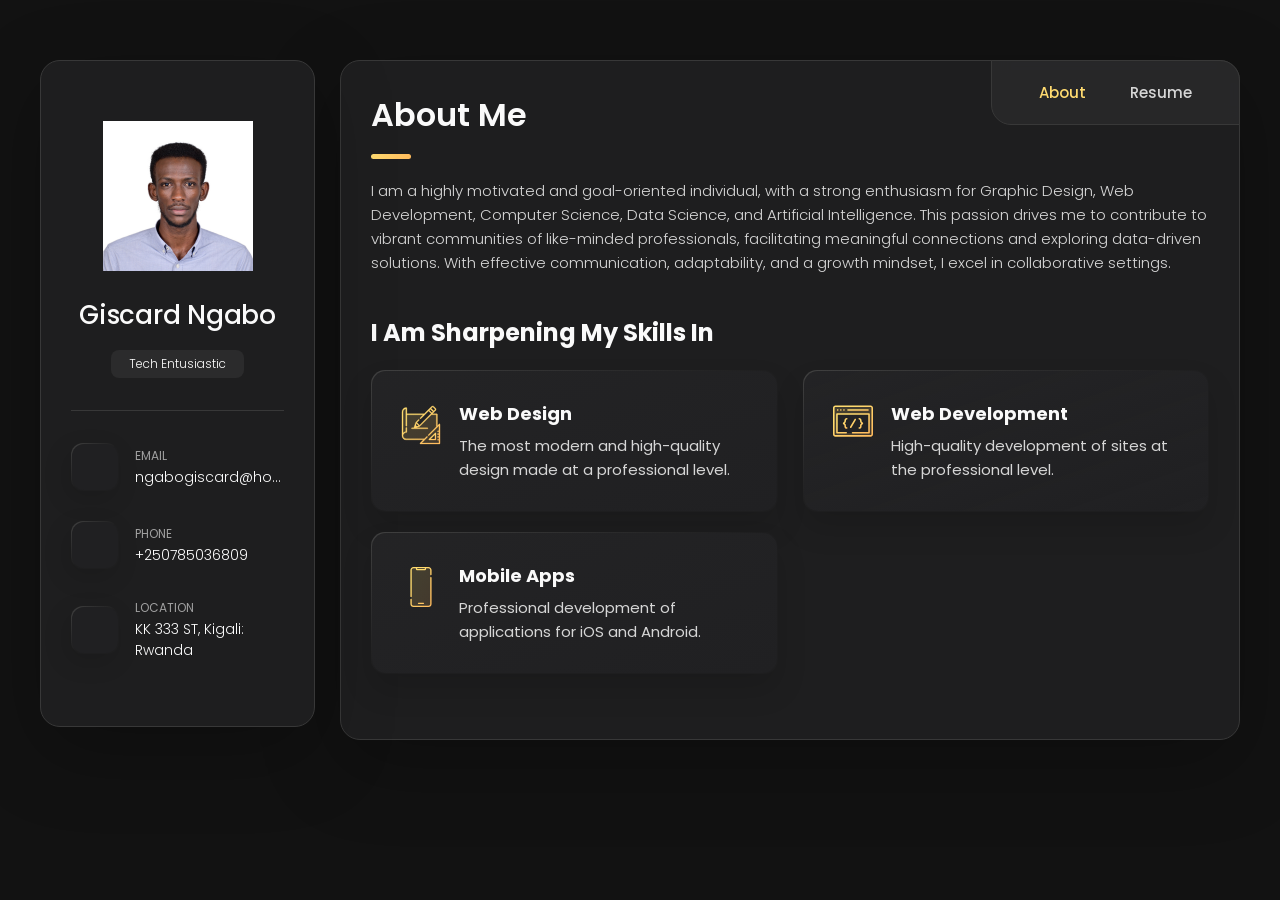
==== Giscard/index.html @ b4dce0bb "Update index.html" ====
<!DOCTYPE html>
<html lang="en">

<head>
    <meta charset="UTF-8">
    <meta http-equiv="X-UA-Compatible" content="IE=edge">
    <meta name="viewport" content="width=device-width, initial-scale=1.0">
    <title>Giscard</title>

    <!--
    - favicon
  -->
    <link rel="shortcut icon" href="./assets/images/logo.ico" type="image/x-icon">

    <!--
    - custom css link
  -->
    <link rel="stylesheet" href="./assets/css/style.css">

    <!--
    - google font link
  -->
    <link rel="preconnect" href="https://fonts.googleapis.com">
    <link rel="preconnect" href="https://fonts.gstatic.com" crossorigin>
    <link href="https://fonts.googleapis.com/css2?family=Poppins:wght@300;400;500;600&display=swap" rel="stylesheet">
</head>

<body>

    <!--
    - #MAIN
  -->

    <main>

        <!--
      - #SIDEBAR
    -->

        <aside class="sidebar" data-sidebar>

            <div class="sidebar-info">

                <figure class="avatar-box">
                    <img src="./assets/images/my-avatar.png" alt="Giscard Ngabonziza" width="80">
                </figure>

                <div class="info-content">
                    <h1 class="name" title="Giscard Ngabonziza">Giscard Ngabo</h1>

                    <p class="title">Tech Entusiastic</p>
                </div>

                <button class="info_more-btn" data-sidebar-btn>
                    <span>Show Contacts</span>

                    <ion-icon name="chevron-down"></ion-icon>
                </button>

            </div>

            <div class="sidebar-info_more">

                <div class="separator"></div>

                <ul class="contacts-list">

                    <li class="contact-item">

                        <div class="icon-box">
                            <ion-icon name="mail-outline"></ion-icon>
                        </div>

                        <div class="contact-info">
                            <p class="contact-title">Email</p>

                            <a href="mailto:ngabogiscard@hotmail.com" class="contact-link">ngabogiscard@hotmail.com</a>
                        </div>

                    </li>

                    <li class="contact-item">

                        <div class="icon-box">
                            <ion-icon name="phone-portrait-outline"></ion-icon>
                        </div>

                        <div class="contact-info">
                            <p class="contact-title">Phone</p>

                            <a href="tel:+250785971157" class="contact-link">+250785036809</a>
                        </div>

                    </li>

                    <!-- <li class="contact-item">

            <div class="icon-box">
              <ion-icon name="calendar-outline"></ion-icon>
            </div>

          <div class="contact-info">
              <p class="contact-title">Birthday</p>

              <time datetime="1982-06-23">June 23, 1982</time>
            </div>

          </li> -->

                    <li class="contact-item">

                        <div class="icon-box">
                            <ion-icon name="location-outline"></ion-icon>
                        </div>

                        <div class="contact-info">
                            <p class="contact-title">Location</p>

                            <address>KK 333 ST, Kigali: Rwanda</address>
                        </div>

                    </li>

                </ul>

                <div class="separator"></div>

                <ul class="social-list">

                    <li class="social-item">
                        <a href="#" class="social-link">
                            <ion-icon name="logo-facebook"></ion-icon>
                        </a>
                    </li>

                    <li class="social-item">
                        <a href="#" class="social-link">
                            <ion-icon name="logo-twitter"></ion-icon>
                        </a>
                    </li>

                    <li class="social-item">
                        <a href="#" class="social-link">
                            <ion-icon name="logo-instagram"></ion-icon>
                        </a>
                    </li>

                </ul>

            </div>

        </aside>

        <!--
      - #main-content
    -->

        <div class="main-content">

            <!--
        - #NAVBAR
      -->

            <nav class="navbar">

                <ul class="navbar-list">

                    <li class="navbar-item">
                        <button class="navbar-link  active" data-nav-link>About</button>
                    </li>

                    <li class="navbar-item">
                        <button class="navbar-link" data-nav-link>Resume</button>
                    </li>


                </ul>

            </nav>





            <!--
        - #ABOUT
      -->

            <article class="about  active" data-page="about">

                <header>
                    <h2 class="h2 article-title">About me</h2>
                </header>

                <section class="about-text">
                    <p>
                        I am a highly motivated and goal-oriented individual, with a strong enthusiasm for Graphic
                        Design, Web Development,
                        Computer Science, Data Science, and Artificial Intelligence. This passion drives me to
                        contribute to vibrant communities
                        of like-minded professionals, facilitating meaningful connections and exploring data-driven
                        solutions. With effective
                        communication, adaptability, and a growth mindset, I excel in collaborative settings.

                    </p>
                </section>


                <!--
          - service
        -->

                <section class="service">

                    <h3 class="h3 service-title">I am sharpening my skills in</h3>

                    <ul class="service-list">

                        <li class="service-item">

                            <div class="service-icon-box">
                                <img src="./assets/images/icon-design.svg
                " alt="design icon" width="40">
                            </div>

                            <div class="service-content-box">
                                <h4 class="h4 service-item-title">Web design</h4>

                                <p class="service-item-text">
                                    The most modern and high-quality design made at a professional level.
                                </p>
                            </div>

                        </li>

                        <li class="service-item">

                            <div class="service-icon-box">
                                <img src="./assets/images/icon-dev.svg" alt="Web development icon" width="40">
                            </div>

                            <div class="service-content-box">
                                <h4 class="h4 service-item-title">Web development</h4>

                                <p class="service-item-text">
                                    High-quality development of sites at the professional level.
                                </p>
                            </div>

                        </li>

                        <li class="service-item">

                            <div class="service-icon-box">
                                <img src="./assets/images/icon-app.svg" alt="mobile app icon" width="40">
                            </div>

                            <div class="service-content-box">
                                <h4 class="h4 service-item-title">Mobile apps</h4>

                                <p class="service-item-text">
                                    Professional development of applications for iOS and Android.
                                </p>
                            </div>

                        </li>

                    </ul>

                </section>

                <!--
          - testimonials modal
        -->

                <div class="modal-container" data-modal-container>

                    <div class="overlay" data-overlay></div>

                    <section class="testimonials-modal">

                        <button class="modal-close-btn" data-modal-close-btn>
                            <ion-icon name="close-outline"></ion-icon>
                        </button>

                        <div class="modal-img-wrapper">
                            <figure class="modal-avatar-box">
                                <img src="./assets/images/avatar-1.png" alt="Daniel lewis" width="80" data-modal-img>
                            </figure>

                            <img src="./assets/images/icon-quote.svg" alt="quote icon">
                        </div>

                        <div class="modal-content">

                            <h4 class="h3 modal-title" data-modal-title>Daniel lewis</h4>

                            <time datetime="2021-06-14">14 June, 2021</time>

                            <div data-modal-text>
                                <p>
                                    Richard was hired to create a corporate identity. We were very pleased with the work
                                    done. She has a lot of experience and is very concerned about the needs of client.
                                    Lorem ipsum dolor sit amet, ullamcous cididt consectetur adipiscing elit, seds do et
                                    eiusmod tempor incididunt ut laborels dolore magnarels alia.
                                </p>
                            </div>

                        </div>

                    </section>

                </div>
            </article>





            <!--
        - #RESUME
      -->

            <article class="resume" data-page="resume">

                <header>
                    <h2 class="h2 article-title">Resume</h2>
                </header>

                <section class="timeline">

                    <div class="title-wrapper">
                        <div class="icon-box">
                            <ion-icon name="book-outline"></ion-icon>
                        </div>

                        <h3 class="h3">Education</h3>
                    </div>

                    <ol class="timeline-list">

                        <li class="timeline-item">

                            <h4 class="h4 timeline-item-title">AUCA </h4>

                            <span>2020 — 2024</span>

                            <p class="timeline-text">
                                Bachelor degree in Business Information technology
                            </p>

                        </li>
                        <li class="timeline-item">

                            <h4 class="h4 timeline-item-title">IPRC Kigali</h4>

                            <span>2015 — 2017</span>

                            <p class="timeline-text">
                                Computer Electronic and Telecommunication
                            </p>

                        </li>

                        </li>



                    </ol>

                </section>

                <section class="timeline">

                    <div class="title-wrapper">
                        <div class="icon-box">
                            <ion-icon name="book-outline"></ion-icon>
                        </div>

                        <h3 class="h3">Experience</h3>
                    </div>

                    <ol class="timeline-list">

                        <li class="timeline-item">

                            <h4 class="h4 timeline-item-title">Scaled Inc | IT Consultant</h4>

                            <span>2023 — 2024</span>

                            <p class="timeline-text">
                                As a freelance IT Consultant at Scaled Inc., I delivered expert technical support via
                                email, and chat,
                                troubleshooting complex issues and leading small to medium-sized IT projects. Additional
                                responsibilities
                                included remote assessments, documentation, and collaboration with clients, vendors, and
                                internal teams to drive shared goals.
                            </p>

                        </li>

                        <li class="timeline-item">

                            <h4 class="h4 timeline-item-title">KFC Rwanda | Visual Specialist</h4>

                            <span>2021 — 2023</span>

                            <p class="timeline-text">
                                As Social Media Manager & Graphic Designer at KFC, I crafted engaging content, ensured
                                brand
                                consistency, and managed social media presence across platforms. I planned, scheduled,
                                and published
                                content, handled crises, and optimized strategies based on performance data.
                                Collaborating with
                                cross-functional teams, I maintained cohesive messaging and stayed updated on social
                                media trends,
                                platform updates, and best practices, while also designing visually appealing graphics
                                to enhance brand
                                identity.
                            </p>

                        </li>

                        <li class="timeline-item">

                            <h4 class="h4 timeline-item-title">Tech Guy at AUCA</h4>

                            <span>2020 — 2022</span>

                            <p class="timeline-text">
                                At Adventist University of Central Africa (AUCA), I was known as the tech guy. I
                                regularly repaired malfunctioning
                                computers at the school and taught my fellow students how to do the same.
                            </p>

                        </li>

                    </ol>

                </section>

                <section class="skill">

                    <h3 class="h3 skills-title">Techinical skills</h3>

                    <ul class="skills-list content-card">

                        <li class="skills-item">

                            <div class="title-wrapper">
                                <h5 class="h5">C++</h5>
                                <data value="60">60%</data>
                            </div>

                            <div class="skill-progress-bg">
                                <div class="skill-progress-fill" style="width: 60%;"></div>
                            </div>

                        </li>

                        <li class="skills-item">

                            <div class="title-wrapper">
                                <h5 class="h5">Python</h5>
                                <data value="30">30%</data>
                            </div>

                            <div class="skill-progress-bg">
                                <div class="skill-progress-fill" style="width: 30%;"></div>
                            </div>

                        </li>

                        <li class="skills-item">

                            <div class="title-wrapper">
                                <h5 class="h5">HTML &amp; CSS</h5>
                                <data value="70">70%</data>
                            </div>

                            <div class="skill-progress-bg">
                                <div class="skill-progress-fill" style="width: 70%;"></div>
                            </div>

                        </li>

                        <li class="skills-item">

                            <div class="title-wrapper">
                                <h5 class="h5">MySQL</h5>
                                <data value="60">60%</data>
                            </div>

                            <div class="skill-progress-bg">
                                <div class="skill-progress-fill" style="width: 60%;"></div>
                            </div>

                        </li>
                        <li class="skills-item">

                            <div class="title-wrapper">
                                <h5 class="h5">Video &amp;Photo Editing</h5>
                                <data value="80">80%</data>
                            </div>

                            <div class="skill-progress-bg">
                                <div class="skill-progress-fill" style="width: 80%;"></div>
                            </div>

                        </li>
                        <li class="skills-item">

                            <div class="title-wrapper">
                                <h5 class="h5">Graphic Designing &amp; Figma</h5>
                                <data value="65">65%</data>
                            </div>

                            <div class="skill-progress-bg">
                                <div class="skill-progress-fill" style="width: 65%;"></div>
                            </div>

                        </li>

                        <section class="timeline">

                            <div class="title-wrapper">
                                <div class="icon-box">
                                    <ion-icon name="book-outline"></ion-icon>
                                </div>

                                <h3 class="h3">Soft Skills</h3>
                            </div>

                            <ol class="timeline-list">

                                <li class="timeline-item">

                                    <h4 class="h4 timeline-item-title">Verbal and written communication</h4>


                                </li>

                                <li class="timeline-item">

                                    <h4 class="h4 timeline-item-title">Leadership</h4>

                                </li>

                                <li class="timeline-item">

                                    <h4 class="h4 timeline-item-title">Teamwork </h4>



                                </li>
                                <li class="timeline-item">

                                    <h4 class="h4 timeline-item-title">Analytical thinking</h4>


                                </li>
                                <li class="timeline-item">

                                    <h4 class="h4 timeline-item-title">Time management</h4>


                                </li>
                                <li class="timeline-item">

                                    <h4 class="h4 timeline-item-title">Patience</h4>


                                </li>
                                <li class="timeline-item">

                                    <h4 class="h4 timeline-item-title">Engagement</h4>


                                </li>

                            </ol>

                        </section>



                </section>
                <section class="timeline">

                    <div class="title-wrapper">
                        <div class="icon-box">
                            <ion-icon name="book-outline"></ion-icon>
                        </div>

                        <h3 class="h3">Awards &amp; Honors</h3>
                    </div>

                    <ol class="timeline-list">

                        <li class="timeline-item">

                            <h4 class="h4 timeline-item-title">Certified Front-end Developer (CFD) - CODTECH</h4>

                            <span>2024</span>

                            <p class="timeline-text">
                                Certified Front-end Developer (CFD) - CODTECH. Expertise in crafting intuitive,
                                visually stunning web experiences using modern front-end technologies, ensuring
                                seamless user interactions and cross-browser compatibility.
                            </p>

                        </li>

                        <li class="timeline-item">

                            <h4 class="h4 timeline-item-title">AI Career Essentials (AiCE) | ALX</h4>

                            <span>2024</span>

                            <p class="timeline-text">
                                AI Career Essentials (AiCE) Certification - ALX. Fundamentals in Artificial
                                Intelligence,
                                Machine Learning, and Data Science, preparing me for AI-driven careers.
                            </p>

                        </li>

                        <li class="timeline-item">

                            <h4 class="h4 timeline-item-title">CodeXtreme | ALU</h4>

                            <span>
                                2024</span>

                            <p class="timeline-text">
                                CodeXtreme Certification - African Leadership University (ALU). Developed a web
                                application enabling nationwide access to garage
                                performance reviews, facilitating informed decisions.
                            </p>

                        </li>

                        <li class="timeline-item">

                            <h4 class="h4 timeline-item-title">GIT Software for Web development | UOK</h4>

                            <span>
                                2023</span>

                            <p class="timeline-text">
                                GIT Software for Web Development Certification - University of Kigali (UOK).
                                Mastered GIT version control systems for efficient web development.
                            </p>

                        </li>

                        <li class="timeline-item">

                            <h4 class="h4 timeline-item-title">Cisco Networking Certificate | CISCO-NETACAD</h4>

                            <span>
                                2019</span>

                            <p class="timeline-text">
                                Cisco Networking Certificate - CISCO-NETACAD. Demonstrated expertise in computer
                                networking, router configuration, and network security.
                            </p>

                        </li>

                    </ol>

                </section>
                <section class="timeline">

                    <div class="title-wrapper">
                        <div class="icon-box">
                            <ion-icon name="book-outline"></ion-icon>
                        </div>

                        <h3 class="h3">Languages</h3>
                    </div>

                    <ol class="timeline-list">

                        <li class="timeline-item">

                            <h4 class="h4 timeline-item-title">English</h4>
                            <p class="timeline-text">
                                Professional working proficiency
                            </p>

                        </li>

                        <li class="timeline-item">

                            <h4 class="h4 timeline-item-title">Kinyarwanda</h4>

                            <p class="timeline-text">
                                Native or bilingual proficiency</p>

                        </li>

                        <li class="timeline-item">

                            <h4 class="h4 timeline-item-title">Kiswahili</h4>

                            <p class="timeline-text">
                                Professional working proficiency </p>

                        </li>
                        <li class="timeline-item">

                            <h4 class="h4 timeline-item-title">Kirundi</h4>

                            <p class="timeline-text">
                                Professional working proficiency </p>

                        </li>

                    </ol>

                </section>
                <section class="timeline">

                    <div class="title-wrapper">
                        <div class="icon-box">
                            <ion-icon name="book-outline"></ion-icon>
                        </div>

                        <h3 class="h3">Hobbies and interests</h3>
                    </div>

                    <ol class="timeline-list">

                        <li class="timeline-item">

                            <h4 class="h4 timeline-item-title">Artificial Intelligence</h4>


                        </li>

                        <li class="timeline-item">

                            <h4 class="h4 timeline-item-title">Learning new development Languages</h4>

                        </li>

                        <li class="timeline-item">

                            <h4 class="h4 timeline-item-title">Operating hardware parts of electronic devices</h4>



                        </li>
                        <li class="timeline-item">

                            <h4 class="h4 timeline-item-title">Dancing (Salsa, Kizomba) </h4>


                        </li>
                        <li class="timeline-item">

                            <h4 class="h4 timeline-item-title">Walking</h4>


                        </li>


                    </ol>

                </section>

                <section class="timeline">

                    <div class="title-wrapper">
                        <div class="icon-box">
                            <ion-icon name="book-outline"></ion-icon>
                        </div>

                        <h3 class="h3">References</h3>
                    </div>

                    <ol class="timeline-list">

                        <li class="timeline-item">

                            <h4 class="h4 timeline-item-title">College counselor
                            </h4>
                            <p class="timeline-text">
                                nkayitare@bridge2rwanda.org
                            </p>

                        </li>

                        <li class="timeline-item">

                            <h4 class="h4 timeline-item-title">UOK Teacher
                            </h4>

                            <p class="timeline-text">
                                imuhire@uok.ac.rw</p>

                        </li>

                        <li class="timeline-item">

                            <h4 class="h4 timeline-item-title">AUCA Head of IT Department
                            </h4>

                            <p class="timeline-text">
                                petero@auca.ac.rw</p>

                        </li>


                        <li class="timeline-item">

                            <h4 class="h4 timeline-item-title">CyLab-Africa's research lab manager</h4>

                            <p class="timeline-text">

                                lchacha@andrew.cmu.edu </p>

                        </li>

                    </ol>

                </section>

            </article>





            <!--
        - #PORTFOLIO
      -->

            <article class="portfolio" data-page="portfolio">

                <header>
                    <h2 class="h2 article-title">Portfolio</h2>
                </header>

                <section class="projects">

                    <ul class="filter-list">

                        <li class="filter-item">
                            <button class="active" data-filter-btn>All</button>
                        </li>

                        <li class="filter-item">
                            <button data-filter-btn>Web design</button>
                        </li>

                        <li class="filter-item">
                            <button data-filter-btn>Applications</button>
                        </li>

                        <li class="filter-item">
                            <button data-filter-btn>Web development</button>
                        </li>

                    </ul>

                    <div class="filter-select-box">

                        <button class="filter-select" data-select>

                            <div class="select-value" data-selecct-value>Select category</div>

                            <div class="select-icon">
                                <ion-icon name="chevron-down"></ion-icon>
                            </div>

                        </button>

                        <ul class="select-list">

                            <li class="select-item">
                                <button data-select-item>All</button>
                            </li>

                            <li class="select-item">
                                <button data-select-item>Web design</button>
                            </li>

                            <li class="select-item">
                                <button data-select-item>Applications</button>
                            </li>

                            <li class="select-item">
                                <button data-select-item>Web development</button>
                            </li>

                        </ul>

                    </div>

                    <ul class="project-list">

                        <li class="project-item  active" data-filter-item data-category="web development">
                            <a href="#">

                                <figure class="project-img">
                                    <div class="project-item-icon-box">
                                        <ion-icon name="eye-outline"></ion-icon>
                                    </div>

                                    <img src="./assets/images/project-1.jpg" alt="finance" loading="lazy">
                                </figure>

                                <h3 class="project-title">Finance</h3>

                                <p class="project-category">Web development</p>

                            </a>
                        </li>

                        <li class="project-item  active" data-filter-item data-category="web development">
                            <a href="#">

                                <figure class="project-img">
                                    <div class="project-item-icon-box">
                                        <ion-icon name="eye-outline"></ion-icon>
                                    </div>

                                    <img src="./assets/images/project-2.png" alt="orizon" loading="lazy">
                                </figure>

                                <h3 class="project-title">Orizon</h3>

                                <p class="project-category">Web development</p>

                            </a>
                        </li>

                        <li class="project-item  active" data-filter-item data-category="web design">
                            <a href="#">

                                <figure class="project-img">
                                    <div class="project-item-icon-box">
                                        <ion-icon name="eye-outline"></ion-icon>
                                    </div>

                                    <img src="./assets/images/project-3.jpg" alt="fundo" loading="lazy">
                                </figure>

                                <h3 class="project-title">Fundo</h3>

                                <p class="project-category">Web design</p>

                            </a>
                        </li>

                        <li class="project-item  active" data-filter-item data-category="applications">
                            <a href="#">

                                <figure class="project-img">
                                    <div class="project-item-icon-box">
                                        <ion-icon name="eye-outline"></ion-icon>
                                    </div>

                                    <img src="./assets/images/project-4.png" alt="brawlhalla" loading="lazy">
                                </figure>

                                <h3 class="project-title">Brawlhalla</h3>

                                <p class="project-category">Applications</p>

                            </a>
                        </li>

                        <li class="project-item  active" data-filter-item data-category="web design">
                            <a href="#">

                                <figure class="project-img">
                                    <div class="project-item-icon-box">
                                        <ion-icon name="eye-outline"></ion-icon>
                                    </div>

                                    <img src="./assets/images/project-5.png" alt="dsm." loading="lazy">
                                </figure>

                                <h3 class="project-title">DSM.</h3>

                                <p class="project-category">Web design</p>

                            </a>
                        </li>

                        <li class="project-item  active" data-filter-item data-category="web design">
                            <a href="#">

                                <figure class="project-img">
                                    <div class="project-item-icon-box">
                                        <ion-icon name="eye-outline"></ion-icon>
                                    </div>

                                    <img src="./assets/images/project-6.png" alt="metaspark" loading="lazy">
                                </figure>

                                <h3 class="project-title">MetaSpark</h3>

                                <p class="project-category">Web design</p>

                            </a>
                        </li>

                        <li class="project-item  active" data-filter-item data-category="web development">
                            <a href="#">

                                <figure class="project-img">
                                    <div class="project-item-icon-box">
                                        <ion-icon name="eye-outline"></ion-icon>
                                    </div>

                                    <img src="./assets/images/project-7.png" alt="summary" loading="lazy">
                                </figure>

                                <h3 class="project-title">Summary</h3>

                                <p class="project-category">Web development</p>

                            </a>
                        </li>

                        <li class="project-item  active" data-filter-item data-category="applications">
                            <a href="#">

                                <figure class="project-img">
                                    <div class="project-item-icon-box">
                                        <ion-icon name="eye-outline"></ion-icon>
                                    </div>

                                    <img src="./assets/images/project-8.jpg" alt="task manager" loading="lazy">
                                </figure>

                                <h3 class="project-title">Task Manager</h3>

                                <p class="project-category">Applications</p>

                            </a>
                        </li>

                        <li class="project-item  active" data-filter-item data-category="web development">
                            <a href="#">

                                <figure class="project-img">
                                    <div class="project-item-icon-box">
                                        <ion-icon name="eye-outline"></ion-icon>
                                    </div>

                                    <img src="./assets/images/project-9.png" alt="arrival" loading="lazy">
                                </figure>

                                <h3 class="project-title">Arrival</h3>

                                <p class="project-category">Web development</p>

                            </a>
                        </li>

                    </ul>

                </section>

            </article>


        </div>

    </main>






    <!--
    - custom js link
  -->
    <script src="./assets/js/script.js"></script>

    <!--
    - ionicon link
  -->
    <script type="module" src="https://unpkg.com/ionicons@5.5.2/dist/ionicons/ionicons.esm.js"></script>
    <script nomodule src="https://unpkg.com/ionicons@5.5.2/dist/ionicons/ionicons.js"></script>

</body>

</html>
---- Giscard/assets/css/style.css ----
/*-----------------------------------*\
  #style.css
\*-----------------------------------*/

/**
 * copyright 2022 @codewithsadee
 */

/*-----------------------------------*\
  #CUSTOM PROPERTY
\*-----------------------------------*/

:root {
    /**
   * colors
   */
    /* gradient */
    --bg-gradient-onyx: linear-gradient( to bottom right, hsl(240, 1%, 25%) 3%, hsl(0, 0%, 19%) 97%);
    --bg-gradient-jet: linear-gradient( to bottom right, hsla(240, 1%, 18%, 0.251) 0%, hsla(240, 2%, 11%, 0) 100%), hsl(240, 2%, 13%);
    --bg-gradient-yellow-1: linear-gradient( to bottom right, hsl(45, 100%, 71%) 0%, hsla(36, 100%, 69%, 0) 50%);
    --bg-gradient-yellow-2: linear-gradient( 135deg, hsla(45, 100%, 71%, 0.251) 0%, hsla(35, 100%, 68%, 0) 59.86%), hsl(240, 2%, 13%);
    --border-gradient-onyx: linear-gradient( to bottom right, hsl(0, 0%, 25%) 0%, hsla(0, 0%, 25%, 0) 50%);
    --text-gradient-yellow: linear-gradient( to right, hsl(45, 100%, 72%), hsl(35, 100%, 68%));
    /* solid */
    --jet: hsl(0, 0%, 22%);
    --onyx: hsl(240, 1%, 17%);
    --eerie-black-1: hsl(240, 2%, 13%);
    --eerie-black-2: hsl(240, 2%, 12%);
    --smoky-black: hsl(0, 0%, 7%);
    --white-1: hsl(0, 0%, 100%);
    --white-2: hsl(0, 0%, 98%);
    --orange-yellow-crayola: hsl(45, 100%, 72%);
    --vegas-gold: hsl(45, 54%, 58%);
    --light-gray: hsl(0, 0%, 84%);
    --light-gray-70: hsla(0, 0%, 84%, 0.7);
    --bittersweet-shimmer: hsl(0, 43%, 51%);
    /**
   * typography
   */
    /* font-family */
    --ff-poppins: 'Poppins', sans-serif;
    /* font-size */
    --fs-1: 24px;
    --fs-2: 18px;
    --fs-3: 17px;
    --fs-4: 16px;
    --fs-5: 15px;
    --fs-6: 14px;
    --fs-7: 13px;
    --fs-8: 11px;
    /* font-weight */
    --fw-300: 300;
    --fw-400: 400;
    --fw-500: 500;
    --fw-600: 600;
    /**
   * shadow
   */
    --shadow-1: -4px 8px 24px hsla(0, 0%, 0%, 0.25);
    --shadow-2: 0 16px 30px hsla(0, 0%, 0%, 0.25);
    --shadow-3: 0 16px 40px hsla(0, 0%, 0%, 0.25);
    --shadow-4: 0 25px 50px hsla(0, 0%, 0%, 0.15);
    --shadow-5: 0 24px 80px hsla(0, 0%, 0%, 0.25);
    /**
   * transition
   */
    --transition-1: 0.25s ease;
    --transition-2: 0.5s ease-in-out;
}

/*-----------------------------------*\
  #RESET
\*-----------------------------------*/

*,
*::before,
*::after {
    margin: 0;
    padding: 0;
    box-sizing: border-box;
}

a {
    text-decoration: none;
}

li {
    list-style: none;
}

img,
ion-icon,
a,
button,
time,
span {
    display: block;
}

button {
    font: inherit;
    background: none;
    border: none;
    text-align: left;
    cursor: pointer;
}

input,
textarea {
    display: block;
    width: 100%;
    background: none;
    font: inherit;
}

::selection {
    background: var(--orange-yellow-crayola);
    color: var(--smoky-black);
}

:focus {
    outline-color: var(--orange-yellow-crayola);
}

html {
    font-family: var(--ff-poppins);
}

body {
    background: var(--smoky-black);
}

/*-----------------------------------*\
  #REUSED STYLE
\*-----------------------------------*/

.sidebar,
article {
    background: var(--eerie-black-2);
    border: 1px solid var(--jet);
    border-radius: 20px;
    padding: 15px;
    box-shadow: var(--shadow-1);
    z-index: 1;
}

.separator {
    width: 100%;
    height: 1px;
    background: var(--jet);
    margin: 16px 0;
}

.icon-box {
    position: relative;
    background: var(--border-gradient-onyx);
    width: 30px;
    height: 30px;
    border-radius: 8px;
    display: flex;
    justify-content: center;
    align-items: center;
    font-size: 16px;
    color: var(--orange-yellow-crayola);
    box-shadow: var(--shadow-1);
    z-index: 1;
}

.icon-box::before {
    content: "";
    position: absolute;
    inset: 1px;
    background: var(--eerie-black-1);
    border-radius: inherit;
    z-index: -1;
}

.icon-box ion-icon {
    --ionicon-stroke-width: 35px;
}

article {
    display: none;
}

article.active {
    display: block;
    animation: fade 0.5s ease backwards;
}

@keyframes fade {
    0% {
        opacity: 0;
    }
    100% {
        opacity: 1;
    }
}

.h2,
.h3,
.h4,
.h5 {
    color: var(--white-2);
    text-transform: capitalize;
}

.h2 {
    font-size: var(--fs-1);
}

.h3 {
    font-size: var(--fs-2);
}

.h4 {
    font-size: var(--fs-4);
}

.h5 {
    font-size: var(--fs-7);
    font-weight: var(--fw-500);
}

.article-title {
    position: relative;
    padding-bottom: 7px;
}

.article-title::after {
    content: "";
    position: absolute;
    bottom: 0;
    left: 0;
    width: 30px;
    height: 3px;
    background: var(--text-gradient-yellow);
    border-radius: 3px;
}

.has-scrollbar::-webkit-scrollbar {
    width: 5px;
    /* for vertical scrollbar */
    height: 5px;
    /* for horizontal scrollbar */
}

.has-scrollbar::-webkit-scrollbar-track {
    background: var(--onyx);
    border-radius: 5px;
}

.has-scrollbar::-webkit-scrollbar-thumb {
    background: var(--orange-yellow-crayola);
    border-radius: 5px;
}

.has-scrollbar::-webkit-scrollbar-button {
    width: 20px;
}

.content-card {
    position: relative;
    background: var(--border-gradient-onyx);
    padding: 15px;
    padding-top: 45px;
    border-radius: 14px;
    box-shadow: var(--shadow-2);
    cursor: pointer;
    z-index: 1;
}

.content-card::before {
    content: "";
    position: absolute;
    inset: 1px;
    background: var(--bg-gradient-jet);
    border-radius: inherit;
    z-index: -1;
}

/*-----------------------------------*\
  #MAIN
\*-----------------------------------*/

main {
    margin: 15px 12px;
    margin-bottom: 75px;
    min-width: 259px;
}

/*-----------------------------------*\
  #SIDEBAR
\*-----------------------------------*/

.sidebar {
    margin-bottom: 15px;
    max-height: 112px;
    overflow: hidden;
    transition: var(--transition-2);
}

.sidebar.active {
    max-height: 405px;
}

.sidebar-info {
    position: relative;
    display: flex;
    justify-content: flex-start;
    align-items: center;
    gap: 15px;
}

.avatar-box {
    background: var(--bg-gradient-onyx);
    border-radius: 20px;
}

.info-content .name {
    color: var(--white-2);
    font-size: var(--fs-3);
    font-weight: var(--fw-500);
    letter-spacing: -0.25px;
    margin-bottom: 10px;
}

.info-content .title {
    color: var(--white-1);
    background: var(--onyx);
    font-size: var(--fs-8);
    font-weight: var(--fw-300);
    width: max-content;
    padding: 3px 12px;
    border-radius: 8px;
}

.info_more-btn {
    position: absolute;
    top: -15px;
    right: -15px;
    border-radius: 0 15px;
    font-size: 13px;
    color: var(--orange-yellow-crayola);
    background: var(--border-gradient-onyx);
    padding: 10px;
    box-shadow: var(--shadow-2);
    transition: var(--transition-1);
    z-index: 1;
}

.info_more-btn::before {
    content: "";
    position: absolute;
    inset: 1px;
    border-radius: inherit;
    background: var(--bg-gradient-jet);
    transition: var(--transition-1);
    z-index: -1;
}

.info_more-btn:hover,
.info_more-btn:focus {
    background: var(--bg-gradient-yellow-1);
}

.info_more-btn:hover::before,
.info_more-btn:focus::before {
    background: var(--bg-gradient-yellow-2);
}

.info_more-btn span {
    display: none;
}

.sidebar-info_more {
    opacity: 0;
    visibility: hidden;
    transition: var(--transition-2);
}

.sidebar.active .sidebar-info_more {
    opacity: 1;
    visibility: visible;
}

.contacts-list {
    display: grid;
    grid-template-columns: 1fr;
    gap: 16px;
}

.contact-item {
    min-width: 100%;
    display: flex;
    align-items: center;
    gap: 16px;
}

.contact-info {
    max-width: calc(100% - 46px);
    width: calc(100% - 46px);
}

.contact-title {
    color: var(--light-gray-70);
    font-size: var(--fs-8);
    text-transform: uppercase;
    margin-bottom: 2px;
}

.contact-info :is(.contact-link, time, address) {
    color: var(--white-2);
    font-size: var(--fs-7);
}

.contact-info address {
    font-style: normal;
}

.social-list {
    display: flex;
    justify-content: flex-start;
    align-items: center;
    gap: 15px;
    padding-bottom: 4px;
    padding-left: 7px;
}

.social-item .social-link {
    color: var(--light-gray-70);
    font-size: 18px;
}

.social-item .social-link:hover {
    color: var(--light-gray);
}

/*-----------------------------------*\
  #NAVBAR
\*-----------------------------------*/

.navbar {
    position: fixed;
    bottom: 0;
    left: 0;
    width: 100%;
    background: hsla(240, 1%, 17%, 0.75);
    backdrop-filter: blur(10px);
    border: 1px solid var(--jet);
    border-radius: 12px 12px 0 0;
    box-shadow: var(--shadow-2);
    z-index: 5;
}

.navbar-list {
    display: flex;
    flex-wrap: wrap;
    justify-content: center;
    align-items: center;
    padding: 0 10px;
}

.navbar-link {
    color: var(--light-gray);
    font-size: var(--fs-8);
    padding: 20px 7px;
    transition: color var(--transition-1);
}

.navbar-link:hover,
.navbar-link:focus {
    color: var(--light-gray-70);
}

.navbar-link.active {
    color: var(--orange-yellow-crayola);
}

/*-----------------------------------*\
  #ABOUT
\*-----------------------------------*/

.about .article-title {
    margin-bottom: 15px;
}

.about-text {
    color: var(--light-gray);
    font-size: var(--fs-6);
    font-weight: var(--fw-300);
    line-height: 1.6;
}

.about-text p {
    margin-bottom: 15px;
}

/**
 * #service 
 */

.service {
    margin-bottom: 35px;
}

.service-title {
    margin-bottom: 20px;
}

.service-list {
    display: grid;
    grid-template-columns: 1fr;
    gap: 20px;
}

.service-item {
    position: relative;
    background: var(--border-gradient-onyx);
    padding: 20px;
    border-radius: 14px;
    box-shadow: var(--shadow-2);
    z-index: 1;
}

.service-item::before {
    content: "";
    position: absolute;
    inset: 1px;
    background: var(--bg-gradient-jet);
    border-radius: inherit;
    z-index: -1;
}

.service-icon-box {
    margin-bottom: 10px;
}

.service-icon-box img {
    margin: auto;
}

.service-content-box {
    text-align: center;
}

.service-item-title {
    margin-bottom: 7px;
}

.service-item-text {
    color: var(--light-gray);
    font-size: var(--fs-6);
    font-weight: var(--fw-3);
    line-height: 1.6;
}

/**
 * #testimonials 
 */

.testimonials {
    margin-bottom: 30px;
}

.testimonials-title {
    margin-bottom: 20px;
}

.testimonials-list {
    display: flex;
    justify-content: flex-start;
    align-items: flex-start;
    gap: 15px;
    margin: 0 -15px;
    padding: 25px 15px;
    padding-bottom: 35px;
    overflow-x: auto;
    scroll-behavior: smooth;
    overscroll-behavior-inline: contain;
    scroll-snap-type: inline mandatory;
}

.testimonials-item {
    min-width: 100%;
    scroll-snap-align: center;
}

.testimonials-avatar-box {
    position: absolute;
    top: 0;
    left: 0;
    transform: translate(15px, -25px);
    background: var(--bg-gradient-onyx);
    border-radius: 14px;
    box-shadow: var(--shadow-1);
}

.testimonials-item-title {
    margin-bottom: 7px;
}

.testimonials-text {
    color: var(--light-gray);
    font-size: var(--fs-6);
    font-weight: var(--fw-300);
    line-height: 1.6;
    display: -webkit-box;
    line-clamp: 4;
    -webkit-line-clamp: 4;
    -webkit-box-orient: vertical;
    overflow: hidden;
}

/**
 * #testimonials-modal
 */

.modal-container {
    position: fixed;
    top: 0;
    left: 0;
    width: 100%;
    height: 100%;
    display: flex;
    justify-content: center;
    align-items: center;
    overflow-y: auto;
    overscroll-behavior: contain;
    z-index: 20;
    pointer-events: none;
    visibility: hidden;
}

.modal-container::-webkit-scrollbar {
    display: none;
}

.modal-container.active {
    pointer-events: all;
    visibility: visible;
}

.overlay {
    position: fixed;
    top: 0;
    left: 0;
    width: 100%;
    height: 100vh;
    background: hsl(0, 0%, 5%);
    opacity: 0;
    visibility: hidden;
    pointer-events: none;
    z-index: 1;
    transition: var(--transition-1);
}

.overlay.active {
    opacity: 0.8;
    visibility: visible;
    pointer-events: all;
}

.testimonials-modal {
    background: var(--eerie-black-2);
    position: relative;
    padding: 15px;
    margin: 15px 12px;
    border: 1px solid var(--jet);
    border-radius: 14px;
    box-shadow: var(--shadow-5);
    transform: scale(1.2);
    opacity: 0;
    transition: var(--transition-1);
    z-index: 2;
}

.modal-container.active .testimonials-modal {
    transform: scale(1);
    opacity: 1;
}

.modal-close-btn {
    position: absolute;
    top: 15px;
    right: 15px;
    background: var(--onyx);
    border-radius: 8px;
    width: 32px;
    height: 32px;
    display: flex;
    justify-content: center;
    align-items: center;
    color: var(--white-2);
    font-size: 18px;
    opacity: 0.7;
}

.modal-close-btn:hover,
.modal-close-btn:focus {
    opacity: 1;
}

.modal-close-btn ion-icon {
    --ionicon-stroke-width: 50px;
}

.modal-avatar-box {
    background: var(--bg-gradient-onyx);
    width: max-content;
    border-radius: 14px;
    margin-bottom: 15px;
    box-shadow: var(--shadow-2);
}

.modal-img-wrapper>img {
    display: none;
}

.modal-title {
    margin-bottom: 4px;
}

.modal-content time {
    font-size: var(--fs-6);
    color: var(--light-gray-70);
    font-weight: var(--fw-300);
    margin-bottom: 10px;
}

.modal-content p {
    color: var(--light-gray);
    font-size: var(--fs-6);
    font-weight: var(--fw-300);
    line-height: 1.6;
}

/**
 * #clients 
 */

.clients {
    margin-bottom: 15px;
}

.clients-list {
    display: flex;
    justify-content: flex-start;
    align-items: flex-start;
    gap: 15px;
    margin: 0 -15px;
    padding: 25px;
    padding-bottom: 25px;
    overflow-x: auto;
    scroll-behavior: smooth;
    overscroll-behavior-inline: contain;
    scroll-snap-type: inline mandatory;
    scroll-padding-inline: 25px;
}

.clients-item {
    min-width: 50%;
    scroll-snap-align: start;
}

.clients-item img {
    width: 100%;
    filter: grayscale(1);
    transition: var(--transition-1);
}

.clients-item img:hover {
    filter: grayscale(0);
}

/*-----------------------------------*\
  #RESUME
\*-----------------------------------*/

.article-title {
    margin-bottom: 30px;
}

/**
 * education and experience 
 */

.timeline {
    margin-bottom: 30px;
}

.timeline .title-wrapper {
    display: flex;
    align-items: center;
    gap: 15px;
    margin-bottom: 25px;
}

.timeline-list {
    font-size: var(--fs-6);
    margin-left: 45px;
}

.timeline-item {
    position: relative;
}

.timeline-item:not(:last-child) {
    margin-bottom: 20px;
}

.timeline-item-title {
    font-size: var(--fs-6);
    line-height: 1.3;
    margin-bottom: 7px;
}

.timeline-list span {
    color: var(--vegas-gold);
    font-weight: var(--fw-400);
    line-height: 1.6;
}

.timeline-item:not(:last-child)::before {
    content: "";
    position: absolute;
    top: -25px;
    left: -30px;
    width: 1px;
    height: calc(100% + 50px);
    background: var(--jet);
}

.timeline-item::after {
    content: "";
    position: absolute;
    top: 5px;
    left: -33px;
    height: 6px;
    width: 6px;
    background: var(--text-gradient-yellow);
    border-radius: 50%;
    box-shadow: 0 0 0 4px var(--jet);
}

.timeline-text {
    color: var(--light-gray);
    font-weight: var(--fw-300);
    line-height: 1.6;
}

/**
 * skills 
 */

.skills-title {
    margin-bottom: 20px;
}

.skills-list {
    padding: 20px;
}

.skills-item:not(:last-child) {
    margin-bottom: 15px;
}

.skill .title-wrapper {
    display: flex;
    align-items: center;
    gap: 5px;
    margin-bottom: 8px;
}

.skill .title-wrapper data {
    color: var(--light-gray);
    font-size: var(--fs-7);
    font-weight: var(--fw-300);
}

.skill-progress-bg {
    background: var(--jet);
    width: 100%;
    height: 8px;
    border-radius: 10px;
}

.skill-progress-fill {
    background: var(--text-gradient-yellow);
    height: 100%;
    border-radius: inherit;
}

/*-----------------------------------*\
  #PORTFOLIO
\*-----------------------------------*/

.filter-list {
    display: none;
}

.filter-select-box {
    position: relative;
    margin-bottom: 25px;
}

.filter-select {
    background: var(--eerie-black-2);
    color: var(--light-gray);
    display: flex;
    justify-content: space-between;
    align-items: center;
    width: 100%;
    padding: 12px 16px;
    border: 1px solid var(--jet);
    border-radius: 14px;
    font-size: var(--fs-6);
    font-weight: var(--fw-300);
}

.filter-select.active .select-icon {
    transform: rotate(0.5turn);
}

.select-list {
    background: var(--eerie-black-2);
    position: absolute;
    top: calc(100% + 6px);
    width: 100%;
    padding: 6px;
    border: 1px solid var(--jet);
    border-radius: 14px;
    z-index: 2;
    opacity: 0;
    visibility: hidden;
    pointer-events: none;
    transition: 0.15s ease-in-out;
}

.filter-select.active+.select-list {
    opacity: 1;
    visibility: visible;
    pointer-events: all;
}

.select-item button {
    background: var(--eerie-black-2);
    color: var(--light-gray);
    font-size: var(--fs-6);
    font-weight: var(--fw-300);
    text-transform: capitalize;
    width: 100%;
    padding: 8px 10px;
    border-radius: 8px;
}

.select-item button:hover {
    --eerie-black-2: hsl(240, 2%, 20%);
}

.project-list {
    display: grid;
    grid-template-columns: 1fr;
    gap: 30px;
    margin-bottom: 10px;
}

.project-item {
    display: none;
}

.project-item.active {
    display: block;
    animation: scaleUp 0.25s ease forwards;
}

@keyframes scaleUp {
    0% {
        transform: scale(0.5);
    }
    100% {
        transform: scale(1);
    }
}

.project-item>a {
    width: 100%;
}

.project-img {
    position: relative;
    width: 100%;
    height: 200px;
    border-radius: 16px;
    overflow: hidden;
    margin-bottom: 15px;
}

.project-img::before {
    content: "";
    position: absolute;
    top: 0;
    left: 0;
    width: 100%;
    height: 100%;
    background: transparent;
    z-index: 1;
    transition: var(--transition-1);
}

.project-item>a:hover .project-img::before {
    background: hsla(0, 0%, 0%, 0.5);
}

.project-item-icon-box {
    --scale: 0.8;
    background: var(--jet);
    color: var(--orange-yellow-crayola);
    position: absolute;
    top: 50%;
    left: 50%;
    transform: translate(-50%, -50%) scale(var(--scale));
    font-size: 20px;
    padding: 18px;
    border-radius: 12px;
    opacity: 0;
    z-index: 1;
    transition: var(--transition-1);
}

.project-item>a:hover .project-item-icon-box {
    --scale: 1;
    opacity: 1;
}

.project-item-icon-box ion-icon {
    --ionicon-stroke-width: 50px;
}

.project-img img {
    width: 100%;
    height: 100%;
    object-fit: cover;
    transition: var(--transition-1);
}

.project-item>a:hover img {
    transform: scale(1.1);
}

.project-title,
.project-category {
    margin-left: 10px;
}

.project-title {
    color: var(--white-2);
    font-size: var(--fs-5);
    font-weight: var(--fw-400);
    text-transform: capitalize;
    line-height: 1.3;
}

.project-category {
    color: var(--light-gray-70);
    font-size: var(--fs-6);
    font-weight: var(--fw-300);
}

/*-----------------------------------*\
  #BLOG
\*-----------------------------------*/

.blog-posts {
    margin-bottom: 10px;
}

.blog-posts-list {
    display: grid;
    grid-template-columns: 1fr;
    gap: 20px;
}

.blog-post-item>a {
    position: relative;
    background: var(--border-gradient-onyx);
    height: 100%;
    box-shadow: var(--shadow-4);
    border-radius: 16px;
    z-index: 1;
}

.blog-post-item>a::before {
    content: "";
    position: absolute;
    inset: 1px;
    border-radius: inherit;
    background: var(--eerie-black-1);
    z-index: -1;
}

.blog-banner-box {
    width: 100%;
    height: 200px;
    border-radius: 12px;
    overflow: hidden;
}

.blog-banner-box img {
    width: 100%;
    height: 100%;
    object-fit: cover;
    transition: var(--transition-1);
}

.blog-post-item>a:hover .blog-banner-box img {
    transform: scale(1.1);
}

.blog-content {
    padding: 15px;
}

.blog-meta {
    display: flex;
    justify-content: flex-start;
    align-items: center;
    gap: 7px;
    margin-bottom: 10px;
}

.blog-meta :is(.blog-category, time) {
    color: var(--light-gray-70);
    font-size: var(--fs-6);
    font-weight: var(--fw-300);
}

.blog-meta .dot {
    background: var(--light-gray-70);
    width: 4px;
    height: 4px;
    border-radius: 4px;
}

.blog-item-title {
    margin-bottom: 10px;
    line-height: 1.3;
    transition: var(--transition-1);
}

.blog-post-item>a:hover .blog-item-title {
    color: var(--orange-yellow-crayola);
}

.blog-text {
    color: var(--light-gray);
    font-size: var(--fs-6);
    font-weight: var(--fw-300);
    line-height: 1.6;
}

/*-----------------------------------*\
  #CONTACT
\*-----------------------------------*/

.mapbox {
    position: relative;
    height: 250px;
    width: 100%;
    border-radius: 16px;
    margin-bottom: 30px;
    border: 1px solid var(--jet);
    overflow: hidden;
}

.mapbox figure {
    height: 100%;
}

.mapbox iframe {
    width: 100%;
    height: 100%;
    border: none;
    filter: grayscale(1) invert(1);
}

.contact-form {
    margin-bottom: 10px;
}

.form-title {
    margin-bottom: 20px;
}

.input-wrapper {
    display: grid;
    grid-template-columns: 1fr;
    gap: 25px;
    margin-bottom: 25px;
}

.form-input {
    color: var(--white-2);
    font-size: var(--fs-6);
    font-weight: var(--fw-400);
    padding: 13px 20px;
    border: 1px solid var(--jet);
    border-radius: 14px;
    outline: none;
}

.form-input::placeholder {
    font-weight: var(--fw-500);
}

.form-input:focus {
    border-color: var(--orange-yellow-crayola);
}

textarea.form-input {
    min-height: 100px;
    height: 120px;
    max-height: 200px;
    resize: vertical;
    margin-bottom: 25px;
}

textarea.form-input::-webkit-resizer {
    display: none;
}

.form-input:focus:invalid {
    border-color: var(--bittersweet-shimmer);
}

.form-btn {
    position: relative;
    width: 100%;
    background: var(--border-gradient-onyx);
    color: var(--orange-yellow-crayola);
    display: flex;
    justify-content: center;
    align-items: center;
    gap: 10px;
    padding: 13px 20px;
    border-radius: 14px;
    font-size: var(--fs-6);
    text-transform: capitalize;
    box-shadow: var(--shadow-3);
    z-index: 1;
    transition: var(--transition-1);
}

.form-btn::before {
    content: "";
    position: absolute;
    inset: 1px;
    background: var(--bg-gradient-jet);
    border-radius: inherit;
    z-index: -1;
    transition: var(--transition-1);
}

.form-btn ion-icon {
    font-size: 16px;
}

.form-btn:hover {
    background: var(--bg-gradient-yellow-1);
}

.form-btn:hover::before {
    background: var(--bg-gradient-yellow-2);
}

.form-btn:disabled {
    opacity: 0.7;
    cursor: not-allowed;
}

.form-btn:disabled:hover {
    background: var(--border-gradient-onyx);
}

.form-btn:disabled:hover::before {
    background: var(--bg-gradient-jet);
}

/*-----------------------------------*\
  #RESPONSIVE
\*-----------------------------------*/

/**
 * responsive larger than 450px screen
 */

@media (min-width: 450px) {
    /**
   * client
   */
    .clients-item {
        min-width: calc(33.33% - 10px);
    }
    /**
   * #PORTFOLIO, BLOG 
   */
    .project-img,
    .blog-banner-box {
        height: auto;
    }
}

/**
 * responsive larger than 580px screen
 */

@media (min-width: 580px) {
    /**
   * CUSTOM PROPERTY
   */
    :root {
        /**
     * typography
     */
        --fs-1: 32px;
        --fs-2: 24px;
        --fs-3: 26px;
        --fs-4: 18px;
        --fs-6: 15px;
        --fs-7: 15px;
        --fs-8: 12px;
    }
    /**
   * #REUSED STYLE
   */
    .sidebar,
    article {
        width: 520px;
        margin-inline: auto;
        padding: 30px;
    }
    .article-title {
        font-weight: var(--fw-600);
        padding-bottom: 15px;
    }
    .article-title::after {
        width: 40px;
        height: 5px;
    }
    .icon-box {
        width: 48px;
        height: 48px;
        border-radius: 12px;
        font-size: 18px;
    }
    /**
   * #MAIN
   */
    main {
        margin-top: 60px;
        margin-bottom: 100px;
    }
    /**
   * #SIDEBAR
   */
    .sidebar {
        max-height: 180px;
        margin-bottom: 30px;
    }
    .sidebar.active {
        max-height: 584px;
    }
    .sidebar-info {
        gap: 25px;
    }
    .avatar-box {
        border-radius: 30px;
    }
    .avatar-box img {
        width: 120px;
    }
    .info-content .name {
        margin-bottom: 15px;
    }
    .info-content .title {
        padding: 5px 18px;
    }
    .info_more-btn {
        top: -30px;
        right: -30px;
        padding: 10px 15px;
    }
    .info_more-btn span {
        display: block;
        font-size: var(--fs-8);
    }
    .info_more-btn ion-icon {
        display: none;
    }
    .separator {
        margin: 32px 0;
    }
    .contacts-list {
        gap: 20px;
    }
    .contact-info {
        max-width: calc(100% - 64px);
        width: calc(100% - 64px);
    }
    /**
   * #NAVBAR
   */
    .navbar {
        border-radius: 20px 20px 0 0;
    }
    .navbar-list {
        gap: 20px;
    }
    .navbar-link {
        --fs-8: 14px;
    }
    /**
   * #ABOUT
   */
    .about .article-title {
        margin-bottom: 20px;
    }
    .about-text {
        margin-bottom: 40px;
    }
    /* service */
    .service-item {
        display: flex;
        justify-content: flex-start;
        align-items: flex-start;
        gap: 18px;
        padding: 30px;
    }
    .service-icon-box {
        margin-bottom: 0;
        margin-top: 5px;
    }
    .service-content-box {
        text-align: left;
    }
    /* testimonials */
    .testimonials-title {
        margin-bottom: 25px;
    }
    .testimonials-list {
        gap: 30px;
        margin: 0 -30px;
        padding: 30px;
        padding-bottom: 35px;
    }
    .content-card {
        padding: 30px;
        padding-top: 25px;
    }
    .testimonials-avatar-box {
        transform: translate(30px, -30px);
        border-radius: 20px;
    }
    .testimonials-avatar-box img {
        width: 80px;
    }
    .testimonials-item-title {
        margin-bottom: 10px;
        margin-left: 95px;
    }
    .testimonials-text {
        line-clamp: 2;
        -webkit-line-clamp: 2;
    }
    /* testimonials modal */
    .modal-container {
        padding: 20px;
    }
    .testimonials-modal {
        display: flex;
        justify-content: flex-start;
        align-items: stretch;
        gap: 25px;
        padding: 30px;
        border-radius: 20px;
    }
    .modal-img-wrapper {
        display: flex;
        flex-direction: column;
        align-items: center;
    }
    .modal-avatar-box {
        border-radius: 18px;
        margin-bottom: 0;
    }
    .modal-avatar-box img {
        width: 65px;
    }
    .modal-img-wrapper>img {
        display: block;
        flex-grow: 1;
        width: 35px;
    }
    /* clients */
    .clients-list {
        gap: 50px;
        margin: 0 -30px;
        padding: 45px;
        scroll-padding-inline: 45px;
    }
    .clients-item {
        min-width: calc(33.33% - 35px);
    }
    /**
   * #RESUME
   */
    .timeline-list {
        margin-left: 65px;
    }
    .timeline-item:not(:last-child)::before {
        left: -40px;
    }
    .timeline-item::after {
        height: 8px;
        width: 8px;
        left: -43px;
    }
    .skills-item:not(:last-child) {
        margin-bottom: 25px;
    }
    /**
   * #PORTFOLIO, BLOG
   */
    .project-img,
    .blog-banner-box {
        border-radius: 16px;
    }
    .blog-posts-list {
        gap: 30px;
    }
    .blog-content {
        padding: 25px;
    }
    /**
   * #CONTACT
   */
    .mapbox {
        height: 380px;
        border-radius: 18px;
    }
    .input-wrapper {
        gap: 30px;
        margin-bottom: 30px;
    }
    .form-input {
        padding: 15px 20px;
    }
    textarea.form-input {
        margin-bottom: 30px;
    }
    .form-btn {
        --fs-6: 16px;
        padding: 16px 20px;
    }
    .form-btn ion-icon {
        font-size: 18px;
    }
}

/**
 * responsive larger than 768px screen
 */

@media (min-width: 768px) {
    /**
   * REUSED STYLE
   */
    .sidebar,
    article {
        width: 700px;
    }
    .has-scrollbar::-webkit-scrollbar-button {
        width: 100px;
    }
    /**
   * SIDEBAR
   */
    .contacts-list {
        grid-template-columns: 1fr 1fr;
        gap: 30px 15px;
    }
    /**
   * NAVBAR
   */
    .navbar-link {
        --fs-8: 15px;
    }
    /**
   * ABOUT
   */
    /* testimonials modal */
    .testimonials-modal {
        gap: 35px;
        max-width: 680px;
    }
    .modal-avatar-box img {
        width: 80px;
    }
    /**
   * PORTFOLIO
   */
    .article-title {
        padding-bottom: 20px;
    }
    .filter-select-box {
        display: none;
    }
    .filter-list {
        display: flex;
        justify-content: flex-start;
        align-items: center;
        gap: 25px;
        padding-left: 5px;
        margin-bottom: 30px;
    }
    .filter-item button {
        color: var(--light-gray);
        font-size: var(--fs-5);
        transition: var(--transition-1);
    }
    .filter-item button:hover {
        color: var(--light-gray-70);
    }
    .filter-item button.active {
        color: var(--orange-yellow-crayola);
    }
    /* portfolio and blog grid */
    .project-list,
    .blog-posts-list {
        grid-template-columns: 1fr 1fr;
    }
    /**
   * CONTACT
   */
    .input-wrapper {
        grid-template-columns: 1fr 1fr;
    }
    .form-btn {
        width: max-content;
        margin-left: auto;
    }
}

/**
 * responsive larger than 1024px screen
 */

@media (min-width: 1024px) {
    /**
   * CUSTOM PROPERTY
   */
    :root {
        /**
    * shadow
    */
        --shadow-1: -4px 8px 24px hsla(0, 0%, 0%, 0.125);
        --shadow-2: 0 16px 30px hsla(0, 0%, 0%, 0.125);
        --shadow-3: 0 16px 40px hsla(0, 0%, 0%, 0.125);
    }
    /**
   * REUSED STYLE
   */
    .sidebar,
    article {
        width: 950px;
        box-shadow: var(--shadow-5);
    }
    /**
   * MAIN 
   */
    main {
        margin-bottom: 60px;
    }
    .main-content {
        position: relative;
        width: max-content;
        margin: auto;
    }
    /**
   * NAVBAR
   */
    .navbar {
        position: absolute;
        bottom: auto;
        top: 0;
        left: auto;
        right: 0;
        width: max-content;
        border-radius: 0 20px;
        padding: 0 20px;
        box-shadow: none;
    }
    .navbar-list {
        gap: 30px;
        padding: 0 20px;
    }
    .navbar-link {
        font-weight: var(--fw-500);
    }
    /**
   * ABOUT
   */
    /* service */
    .service-list {
        grid-template-columns: 1fr 1fr;
        gap: 20px 25px;
    }
    /* testimonials */
    .testimonials-item {
        min-width: calc(50% - 15px);
    }
    /* clients */
    .clients-item {
        min-width: calc(25% - 38px);
    }
    /**
   * PORTFOLIO
   */
    .project-list {
        grid-template-columns: repeat(3, 1fr);
    }
    /**
   * BLOG
   */
    .blog-banner-box {
        height: 230px;
    }
}

/**
 * responsive larger than 1250px screen
 */

@media (min-width: 1250px) {
    /**
   * RESET
   */
    body::-webkit-scrollbar {
        width: 20px;
    }
    body::-webkit-scrollbar-track {
        background: var(--smoky-black);
    }
    body::-webkit-scrollbar-thumb {
        border: 5px solid var(--smoky-black);
        background: hsla(0, 0%, 100%, 0.1);
        border-radius: 20px;
        box-shadow: inset 1px 1px 0 hsla(0, 0%, 100%, 0.11), inset -1px -1px 0 hsla(0, 0%, 100%, 0.11);
    }
    body::-webkit-scrollbar-thumb:hover {
        background: hsla(0, 0%, 100%, 0.15);
    }
    body::-webkit-scrollbar-button {
        height: 60px;
    }
    /**
   * REUSED STYLE
   */
    .sidebar,
    article {
        width: auto;
    }
    article {
        min-height: 100%;
    }
    /**
   * MAIN
   */
    main {
        max-width: 1200px;
        margin-inline: auto;
        display: flex;
        justify-content: center;
        align-items: stretch;
        gap: 25px;
    }
    .main-content {
        min-width: 75%;
        width: 75%;
        margin: 0;
    }
    /**
   * SIDEBAR
   */
    .sidebar {
        position: sticky;
        top: 60px;
        max-height: max-content;
        height: 100%;
        margin-bottom: 0;
        padding-top: 60px;
        z-index: 1;
    }
    .sidebar-info {
        flex-direction: column;
    }
    .avatar-box img {
        width: 150px;
    }
    .info-content .name {
        white-space: nowrap;
        text-align: center;
    }
    .info-content .title {
        margin: auto;
    }
    .info_more-btn {
        display: none;
    }
    .sidebar-info_more {
        opacity: 1;
        visibility: visible;
    }
    .contacts-list {
        grid-template-columns: 1fr;
    }
    .contact-info :is(.contact-link) {
        white-space: nowrap;
        overflow: hidden;
        text-overflow: ellipsis;
    }
    .contact-info :is(.contact-link, time, address) {
        --fs-7: 14px;
        font-weight: var(--fw-300);
    }
    .separator:last-of-type {
        margin: 15px 0;
        opacity: 0;
    }
    .social-list {
        justify-content: center;
    }
    /**
	 * RESUME
	 */
    .timeline-text {
        max-width: 700px;
    }
}
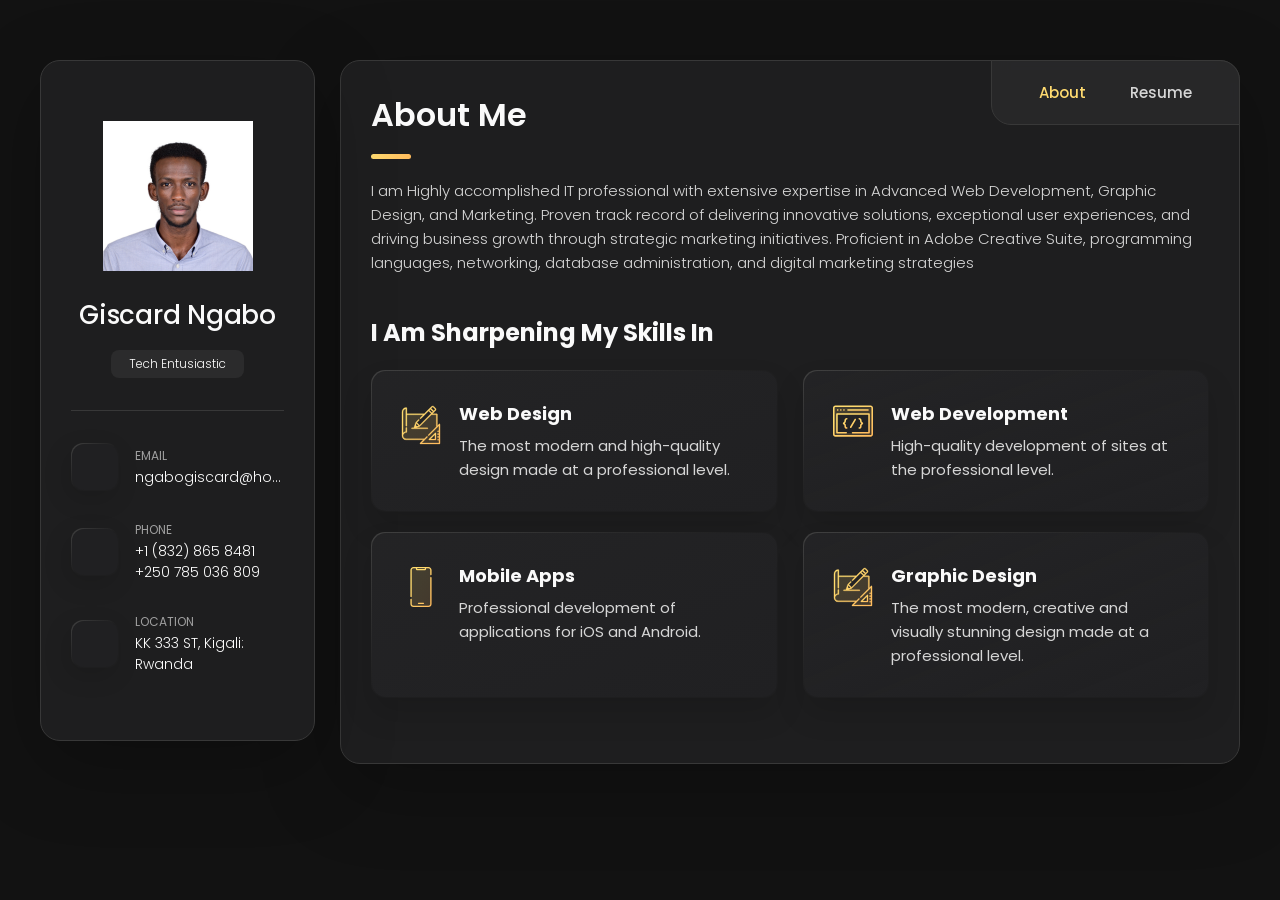
==== commit 6997f19a: "updated Giscard project with new links and design edits" ====
--- a/Giscard/index.html
+++ b/Giscard/index.html
@@ -88,7 +88,7 @@
                         <div class="contact-info">
                             <p class="contact-title">Phone</p>
 
-                            <a href="tel:+250785971157" class="contact-link">+250785036809</a>
+                            <a href="tel:+250785971157" class="contact-link">+1 (832) 865 8481 <br> +250 785 036 809</a>
                         </div>
 
                     </li>
@@ -128,23 +128,25 @@
                 <ul class="social-list">
 
                     <li class="social-item">
-                        <a href="#" class="social-link">
-                            <ion-icon name="logo-facebook"></ion-icon>
+                        <a href="https://www.linkedin.com/in/giscard-ngabo-03534b232/" class="social-link">
+                            <ion-icon name="logo-linkedin"></ion-icon>
                         </a>
                     </li>
 
                     <li class="social-item">
-                        <a href="#" class="social-link">
+                        <a href="https://x.com/giscardtyler?s=21" class="social-link">
                             <ion-icon name="logo-twitter"></ion-icon>
                         </a>
                     </li>
 
                     <li class="social-item">
-                        <a href="#" class="social-link">
+                        <a href="https://www.instagram.com/giscard_tyler?igsh=MXd3Zjdud2I2bzN4Ng%3D%3D&utm_source=qr"
+                            class="social-link" target="_blank" rel="noopener noreferrer">
                             <ion-icon name="logo-instagram"></ion-icon>
                         </a>
                     </li>
 
+
                 </ul>
 
             </div>
@@ -194,14 +196,13 @@
 
                 <section class="about-text">
                     <p>
-                        I am a highly motivated and goal-oriented individual, with a strong enthusiasm for Graphic
-                        Design, Web Development,
-                        Computer Science, Data Science, and Artificial Intelligence. This passion drives me to
-                        contribute to vibrant communities
-                        of like-minded professionals, facilitating meaningful connections and exploring data-driven
-                        solutions. With effective
-                        communication, adaptability, and a growth mindset, I excel in collaborative settings.
-
+                        I am Highly accomplished IT professional with extensive expertise in Advanced Web Development,
+                        Graphic Design,
+                        and Marketing. Proven track record of delivering innovative solutions, exceptional user
+                        experiences, and driving
+                        business growth through strategic marketing initiatives. Proficient in Adobe Creative Suite,
+                        programming languages,
+                        networking, database administration, and digital marketing strategies
                     </p>
                 </section>
 
@@ -236,7 +237,9 @@
                         <li class="service-item">
 
                             <div class="service-icon-box">
-                                <img src="./assets/images/icon-dev.svg" alt="Web development icon" width="40">
+                                <a href="https://linktr.ee/Giscard250" target="_blank" rel="noopener noreferrer">
+                                    <img src="./assets/images/icon-dev.svg" alt="Web development icon" width="40">
+                                </a>
                             </div>
 
                             <div class="service-content-box">
@@ -252,7 +255,10 @@
                         <li class="service-item">
 
                             <div class="service-icon-box">
-                                <img src="./assets/images/icon-app.svg" alt="mobile app icon" width="40">
+                                <a href="https://apps.apple.com/us/app/ziramba/id6740089219" target="_blank"
+                                    rel="noopener noreferrer">
+                                    <img src="./assets/images/icon-app.svg" alt="mobile app icon" width="40">
+                                </a>
                             </div>
 
                             <div class="service-content-box">
@@ -260,6 +266,25 @@
 
                                 <p class="service-item-text">
                                     Professional development of applications for iOS and Android.
+                                </p>
+                            </div>
+
+                        </li>
+                        <li class="service-item">
+
+                            <div class="service-icon-box">
+                                <a href="https://apps.apple.com/us/app/ziramba/id6740089219" target="_blank"
+                                    rel="noopener noreferrer">
+                                    <img src="./assets/images/icon-design.svg
+                " alt="design icon" width="40">
+                                </a>
+                            </div>
+
+                            <div class="service-content-box">
+                                <h4 class="h4 service-item-title">Graphic Design</h4>
+
+                                <p class="service-item-text">
+                                    The most modern, creative and visually stunning design made at a professional level.
                                 </p>
                             </div>
 
@@ -341,9 +366,9 @@
 
                         <li class="timeline-item">
 
-                            <h4 class="h4 timeline-item-title">AUCA </h4>
-
-                            <span>2020 — 2024</span>
+                            <h4 class="h4 timeline-item-title">University of Kigali </h4>
+
+                            <span>2021 — 2024</span>
 
                             <p class="timeline-text">
                                 Bachelor degree in Business Information technology
@@ -352,15 +377,24 @@
                         </li>
                         <li class="timeline-item">
 
-                            <h4 class="h4 timeline-item-title">IPRC Kigali</h4>
+                            <h4 class="h4 timeline-item-title">ATM </h4>
+
+                            <span>2018 - 2021</span>
+
+                            <p class="timeline-text">
+                                Bachelor degree in Networking administration
+                            </p>
+
+                        </li>
+                        <li class="timeline-item">
+
+                            <h4 class="h4 timeline-item-title">IPRC Kigali </h4>
 
                             <span>2015 — 2017</span>
 
                             <p class="timeline-text">
                                 Computer Electronic and Telecommunication
                             </p>
-
-                        </li>
 
                         </li>
 
@@ -384,29 +418,13 @@
 
                         <li class="timeline-item">
 
-                            <h4 class="h4 timeline-item-title">Scaled Inc | IT Consultant</h4>
-
-                            <span>2023 — 2024</span>
-
-                            <p class="timeline-text">
-                                As a freelance IT Consultant at Scaled Inc., I delivered expert technical support via
-                                email, and chat,
-                                troubleshooting complex issues and leading small to medium-sized IT projects. Additional
-                                responsibilities
-                                included remote assessments, documentation, and collaboration with clients, vendors, and
-                                internal teams to drive shared goals.
-                            </p>
-
-                        </li>
-
-                        <li class="timeline-item">
-
-                            <h4 class="h4 timeline-item-title">KFC Rwanda | Visual Specialist</h4>
-
-                            <span>2021 — 2023</span>
-
-                            <p class="timeline-text">
-                                As Social Media Manager & Graphic Designer at KFC, I crafted engaging content, ensured
+                            <h4 class="h4 timeline-item-title">Inyange | Visual Specialist</h4>
+
+                            <span>2024 — Present</span>
+
+                            <p class="timeline-text">
+                                As Social Media Manager & Graphic Designer at Inyange (@Alwaysinyange), I crafted
+                                engaging content, ensured
                                 brand
                                 consistency, and managed social media presence across platforms. I planned, scheduled,
                                 and published
@@ -423,12 +441,52 @@
 
                         <li class="timeline-item">
 
+                            <h4 class="h4 timeline-item-title">Scaled Inc | IT Consultant</h4>
+
+                            <span>2023 — 2024</span>
+
+                            <p class="timeline-text">
+                                As a freelance IT Consultant at Scaled Inc., I delivered expert technical support via
+                                email, and chat,
+                                troubleshooting complex issues and leading small to medium-sized IT projects. Additional
+                                responsibilities
+                                included remote assessments, documentation, and collaboration with clients, vendors, and
+                                internal teams to drive shared goals.
+                            </p>
+
+                        </li>
+
+                        <li class="timeline-item">
+
+                            <h4 class="h4 timeline-item-title">KFC Rwanda | Visual Specialist</h4>
+
+                            <span>2021 — 2023</span>
+
+                            <p class="timeline-text">
+                                As Social Media Manager & Graphic Designer at KFC Rwanda, I crafted engaging content,
+                                ensured
+                                brand
+                                consistency, and managed social media presence across platforms. I planned, scheduled,
+                                and published
+                                content, handled crises, and optimized strategies based on performance data.
+                                Collaborating with
+                                cross-functional teams, I maintained cohesive messaging and stayed updated on social
+                                media trends,
+                                platform updates, and best practices, while also designing visually appealing graphics
+                                to enhance brand
+                                identity.
+                            </p>
+
+                        </li>
+
+                        <li class="timeline-item">
+
                             <h4 class="h4 timeline-item-title">Tech Guy at AUCA</h4>
 
-                            <span>2020 — 2022</span>
-
-                            <p class="timeline-text">
-                                At Adventist University of Central Africa (AUCA), I was known as the tech guy. I
+                            <span>2021 — 2022</span>
+
+                            <p class="timeline-text">
+                                At University of Kigali, I was known as the tech guy. I
                                 regularly repaired malfunctioning
                                 computers at the school and taught my fellow students how to do the same.
                             </p>
@@ -449,24 +507,24 @@
 
                             <div class="title-wrapper">
                                 <h5 class="h5">C++</h5>
-                                <data value="60">60%</data>
+                                <data value="60">50%</data>
+                            </div>
+
+                            <div class="skill-progress-bg">
+                                <div class="skill-progress-fill" style="width: 50%;"></div>
+                            </div>
+
+                        </li>
+
+                        <li class="skills-item">
+
+                            <div class="title-wrapper">
+                                <h5 class="h5">Python</h5>
+                                <data value="30">60%</data>
                             </div>
 
                             <div class="skill-progress-bg">
                                 <div class="skill-progress-fill" style="width: 60%;"></div>
-                            </div>
-
-                        </li>
-
-                        <li class="skills-item">
-
-                            <div class="title-wrapper">
-                                <h5 class="h5">Python</h5>
-                                <data value="30">30%</data>
-                            </div>
-
-                            <div class="skill-progress-bg">
-                                <div class="skill-progress-fill" style="width: 30%;"></div>
                             </div>
 
                         </li>
@@ -599,7 +657,7 @@
 
                         <li class="timeline-item">
 
-                            <h4 class="h4 timeline-item-title">Certified Front-end Developer (CFD) - CODTECH</h4>
+                            <h4 class="h4 timeline-item-title">Certified Front-end Developer (CFD) | CODTECH</h4>
 
                             <span>2024</span>
 
@@ -709,14 +767,7 @@
                                 Professional working proficiency </p>
 
                         </li>
-                        <li class="timeline-item">
-
-                            <h4 class="h4 timeline-item-title">Kirundi</h4>
-
-                            <p class="timeline-text">
-                                Professional working proficiency </p>
-
-                        </li>
+
 
                     </ol>
 
@@ -1093,4 +1144,4 @@
 
 </body>
 
-</html>
+</html>
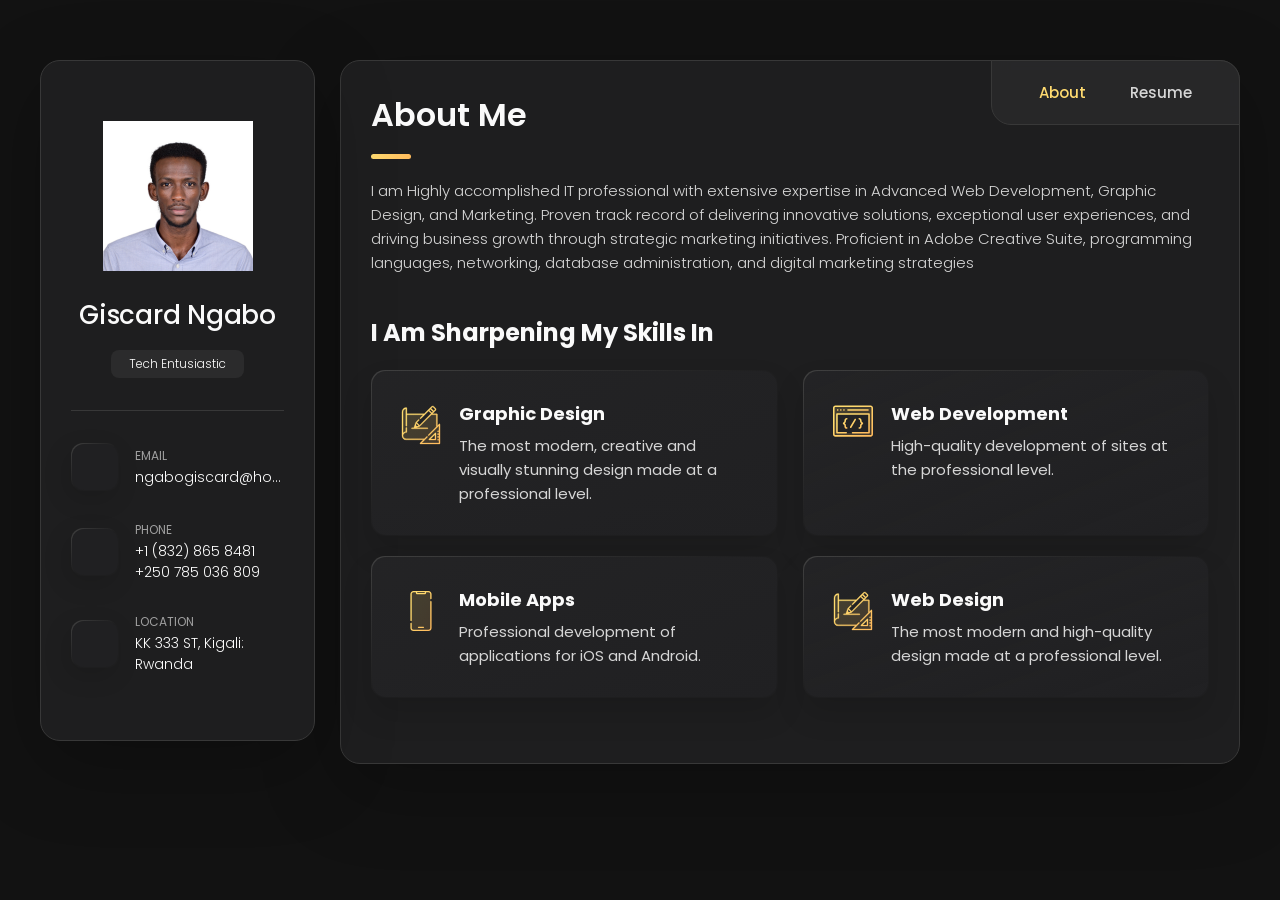
==== commit 352254a0: "updated design align" ====
--- a/Giscard/index.html
+++ b/Giscard/index.html
@@ -216,19 +216,20 @@
                     <h3 class="h3 service-title">I am sharpening my skills in</h3>
 
                     <ul class="service-list">
-
                         <li class="service-item">
 
                             <div class="service-icon-box">
-                                <img src="./assets/images/icon-design.svg
+                                <a href="https://linktr.ee/Giscard_250" target="_blank" rel="noopener noreferrer">
+                                    <img src="./assets/images/icon-design.svg
                 " alt="design icon" width="40">
+                                </a>
                             </div>
 
                             <div class="service-content-box">
-                                <h4 class="h4 service-item-title">Web design</h4>
+                                <h4 class="h4 service-item-title">Graphic Design</h4>
 
                                 <p class="service-item-text">
-                                    The most modern and high-quality design made at a professional level.
+                                    The most modern, creative and visually stunning design made at a professional level.
                                 </p>
                             </div>
 
@@ -273,22 +274,20 @@
                         <li class="service-item">
 
                             <div class="service-icon-box">
-                                <a href="https://apps.apple.com/us/app/ziramba/id6740089219" target="_blank"
-                                    rel="noopener noreferrer">
-                                    <img src="./assets/images/icon-design.svg
+                                <img src="./assets/images/icon-design.svg
                 " alt="design icon" width="40">
-                                </a>
                             </div>
 
                             <div class="service-content-box">
-                                <h4 class="h4 service-item-title">Graphic Design</h4>
+                                <h4 class="h4 service-item-title">Web design</h4>
 
                                 <p class="service-item-text">
-                                    The most modern, creative and visually stunning design made at a professional level.
+                                    The most modern and high-quality design made at a professional level.
                                 </p>
                             </div>
 
                         </li>
+
 
                     </ul>
 
@@ -458,23 +457,17 @@
 
                         <li class="timeline-item">
 
-                            <h4 class="h4 timeline-item-title">KFC Rwanda | Visual Specialist</h4>
-
-                            <span>2021 — 2023</span>
-
-                            <p class="timeline-text">
-                                As Social Media Manager & Graphic Designer at KFC Rwanda, I crafted engaging content,
-                                ensured
-                                brand
-                                consistency, and managed social media presence across platforms. I planned, scheduled,
-                                and published
-                                content, handled crises, and optimized strategies based on performance data.
-                                Collaborating with
-                                cross-functional teams, I maintained cohesive messaging and stayed updated on social
-                                media trends,
-                                platform updates, and best practices, while also designing visually appealing graphics
-                                to enhance brand
-                                identity.
+                            <h4 class="h4 timeline-item-title">Lauding Studio | Graphic Designer</h4>
+
+                            <span>2022 — 2023</span>
+
+                            <p class="timeline-text">
+                                As a Graphic Designer at Lauding Studio, I developed brand identities, logos, and
+                                typography,
+                                created designs for websites, social media, magazines, and advertisements, and designed
+                                graphics,
+                                icons, and infographics, while effectively communicating design concepts to clients and
+                                stakeholders.
                             </p>
 
                         </li>
@@ -486,7 +479,7 @@
                             <span>2021 — 2022</span>
 
                             <p class="timeline-text">
-                                At University of Kigali, I was known as the tech guy. I
+                                At Adventist University of Central Africa (AUCA), I was known as the tech guy. I
                                 regularly repaired malfunctioning
                                 computers at the school and taught my fellow students how to do the same.
                             </p>
@@ -570,11 +563,11 @@
 
                             <div class="title-wrapper">
                                 <h5 class="h5">Graphic Designing &amp; Figma</h5>
-                                <data value="65">65%</data>
+                                <data value="65">85%</data>
                             </div>
 
                             <div class="skill-progress-bg">
-                                <div class="skill-progress-fill" style="width: 65%;"></div>
+                                <div class="skill-progress-fill" style="width: 85%;"></div>
                             </div>
 
                         </li>
@@ -668,7 +661,32 @@
                             </p>
 
                         </li>
-
+                        <li class="timeline-item">
+
+                            <h4 class="h4 timeline-item-title">Virtual Assistant | ALX</h4>
+
+                            <span>2024</span>
+
+                            <p class="timeline-text">
+                                Holder of the Virtual Assistant Certification from ALX (2024), possessing skills in
+                                administrative support, task management, and customer service to deliver efficient
+                                virtual assistance.
+                            </p>
+
+                        </li>
+                        <li class="timeline-item">
+
+                            <h4 class="h4 timeline-item-title">Professional Foundations | ALX</h4>
+
+                            <span>2024</span>
+
+                            <p class="timeline-text">
+                                Holder of the Professional Foundation Certificate from ALX (2024),
+                                demonstrating foundational expertise and commitment to professional growth in key skills
+                                and technologies.
+                            </p>
+
+                        </li>
                         <li class="timeline-item">
 
                             <h4 class="h4 timeline-item-title">AI Career Essentials (AiCE) | ALX</h4>
@@ -682,7 +700,6 @@
                             </p>
 
                         </li>
-
                         <li class="timeline-item">
 
                             <h4 class="h4 timeline-item-title">CodeXtreme | ALU</h4>
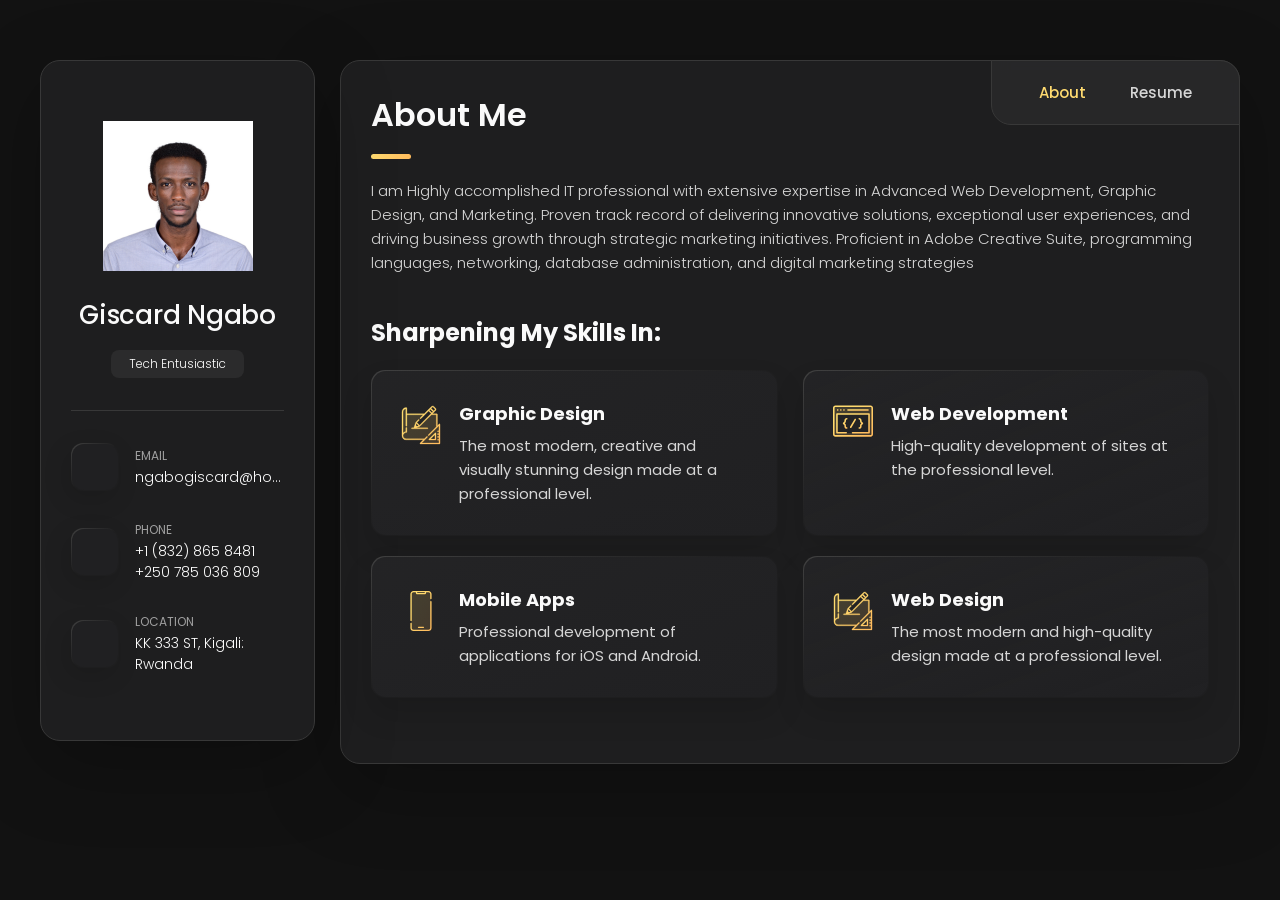
==== commit ccb08845: "updated work experience" ====
--- a/Giscard/index.html
+++ b/Giscard/index.html
@@ -213,7 +213,7 @@
 
                 <section class="service">
 
-                    <h3 class="h3 service-title">I am sharpening my skills in</h3>
+                    <h3 class="h3 service-title">sharpening my skills in:</h3>
 
                     <ul class="service-list">
                         <li class="service-item">
@@ -323,10 +323,7 @@
 
                             <div data-modal-text>
                                 <p>
-                                    Richard was hired to create a corporate identity. We were very pleased with the work
-                                    done. She has a lot of experience and is very concerned about the needs of client.
-                                    Lorem ipsum dolor sit amet, ullamcous cididt consectetur adipiscing elit, seds do et
-                                    eiusmod tempor incididunt ut laborels dolore magnarels alia.
+                                    
                                 </p>
                             </div>
 
@@ -376,12 +373,12 @@
                         </li>
                         <li class="timeline-item">
 
-                            <h4 class="h4 timeline-item-title">ATM </h4>
+                            <h4 class="h4 timeline-item-title">TAMU </h4>
 
                             <span>2018 - 2021</span>
 
                             <p class="timeline-text">
-                                Bachelor degree in Networking administration
+                                Networking administration
                             </p>
 
                         </li>
@@ -474,14 +471,36 @@
 
                         <li class="timeline-item">
 
+                            <h4 class="h4 timeline-item-title">KFC Rwanda | Social Media Manager</h4>
+
+                            <span>2021 — 2022</span>
+
+                            <p class="timeline-text">
+                               I developed a strong online presence through social media management and graphic design. I created engaging content (posts, tweets, stories, reels) and designed graphics, ensuring branding consistency across all platforms. Using a content calendar, I planned and scheduled content, managed social media presence, and handled crises while collaborating with teams to ensure cohesive messaging.
+                            </p>
+
+                        </li>
+
+                         <li class="timeline-item">
+
+                            <h4 class="h4 timeline-item-title">Data Entry Clerk | Dubai Port World </h4>
+
+                            <span>2020 — 2021</span>
+
+                            <p class="timeline-text">
+                                 I efficiently managed data by entering it into databases and spreadsheets, verifying accuracy, and performing quality control checks. I also provided excellent customer service and support while maintaining accurate records and databases, ensuring data integrity and customer satisfaction.
+                            </p>
+
+                        </li>
+
+                        <li class="timeline-item">
+
                             <h4 class="h4 timeline-item-title">Tech Guy at AUCA</h4>
 
-                            <span>2021 — 2022</span>
-
-                            <p class="timeline-text">
-                                At Adventist University of Central Africa (AUCA), I was known as the tech guy. I
-                                regularly repaired malfunctioning
-                                computers at the school and taught my fellow students how to do the same.
+                            <span>2020 — 2021</span>
+
+                            <p class="timeline-text">
+                                As a student at the Adventist University of Central Africa (AUCA), I was known as the tech guy, where I regularly repaired malfunctioning computers and taught my fellow students how to troubleshoot and fix technical issues, showcasing my technical skills and willingness to share knowledge with others.
                             </p>
 
                         </li>
@@ -500,11 +519,11 @@
 
                             <div class="title-wrapper">
                                 <h5 class="h5">C++</h5>
-                                <data value="60">50%</data>
+                                <data value="60">60%</data>
                             </div>
 
                             <div class="skill-progress-bg">
-                                <div class="skill-progress-fill" style="width: 50%;"></div>
+                                <div class="skill-progress-fill" style="width: 60%;"></div>
                             </div>
 
                         </li>
@@ -513,11 +532,11 @@
 
                             <div class="title-wrapper">
                                 <h5 class="h5">Python</h5>
-                                <data value="30">60%</data>
+                                <data value="30">70%</data>
                             </div>
 
                             <div class="skill-progress-bg">
-                                <div class="skill-progress-fill" style="width: 60%;"></div>
+                                <div class="skill-progress-fill" style="width: 70%;"></div>
                             </div>
 
                         </li>
@@ -526,7 +545,20 @@
 
                             <div class="title-wrapper">
                                 <h5 class="h5">HTML &amp; CSS</h5>
-                                <data value="70">70%</data>
+                                <data value="70">90%</data>
+                            </div>
+
+                            <div class="skill-progress-bg">
+                                <div class="skill-progress-fill" style="width: 90%;"></div>
+                            </div>
+
+                        </li>
+
+                        <li class="skills-item">
+
+                            <div class="title-wrapper">
+                                <h5 class="h5">MySQL</h5>
+                                <data value="60">70%</data>
                             </div>
 
                             <div class="skill-progress-bg">
@@ -534,22 +566,9 @@
                             </div>
 
                         </li>
-
                         <li class="skills-item">
 
-                            <div class="title-wrapper">
-                                <h5 class="h5">MySQL</h5>
-                                <data value="60">60%</data>
-                            </div>
-
-                            <div class="skill-progress-bg">
-                                <div class="skill-progress-fill" style="width: 60%;"></div>
-                            </div>
-
-                        </li>
-                        <li class="skills-item">
-
-                            <div class="title-wrapper">
+                            <!-- <div class="title-wrapper">
                                 <h5 class="h5">Video &amp;Photo Editing</h5>
                                 <data value="80">80%</data>
                             </div>
@@ -558,16 +577,16 @@
                                 <div class="skill-progress-fill" style="width: 80%;"></div>
                             </div>
 
-                        </li>
+                        </li> -->
                         <li class="skills-item">
 
                             <div class="title-wrapper">
                                 <h5 class="h5">Graphic Designing &amp; Figma</h5>
-                                <data value="65">85%</data>
+                                <data value="65">90%</data>
                             </div>
 
                             <div class="skill-progress-bg">
-                                <div class="skill-progress-fill" style="width: 85%;"></div>
+                                <div class="skill-progress-fill" style="width: 90%;"></div>
                             </div>
 
                         </li>
@@ -863,7 +882,7 @@
 
                         <li class="timeline-item">
 
-                            <h4 class="h4 timeline-item-title">UOK Teacher
+                            <h4 class="h4 timeline-item-title">UOK Head of Department
                             </h4>
 
                             <p class="timeline-text">
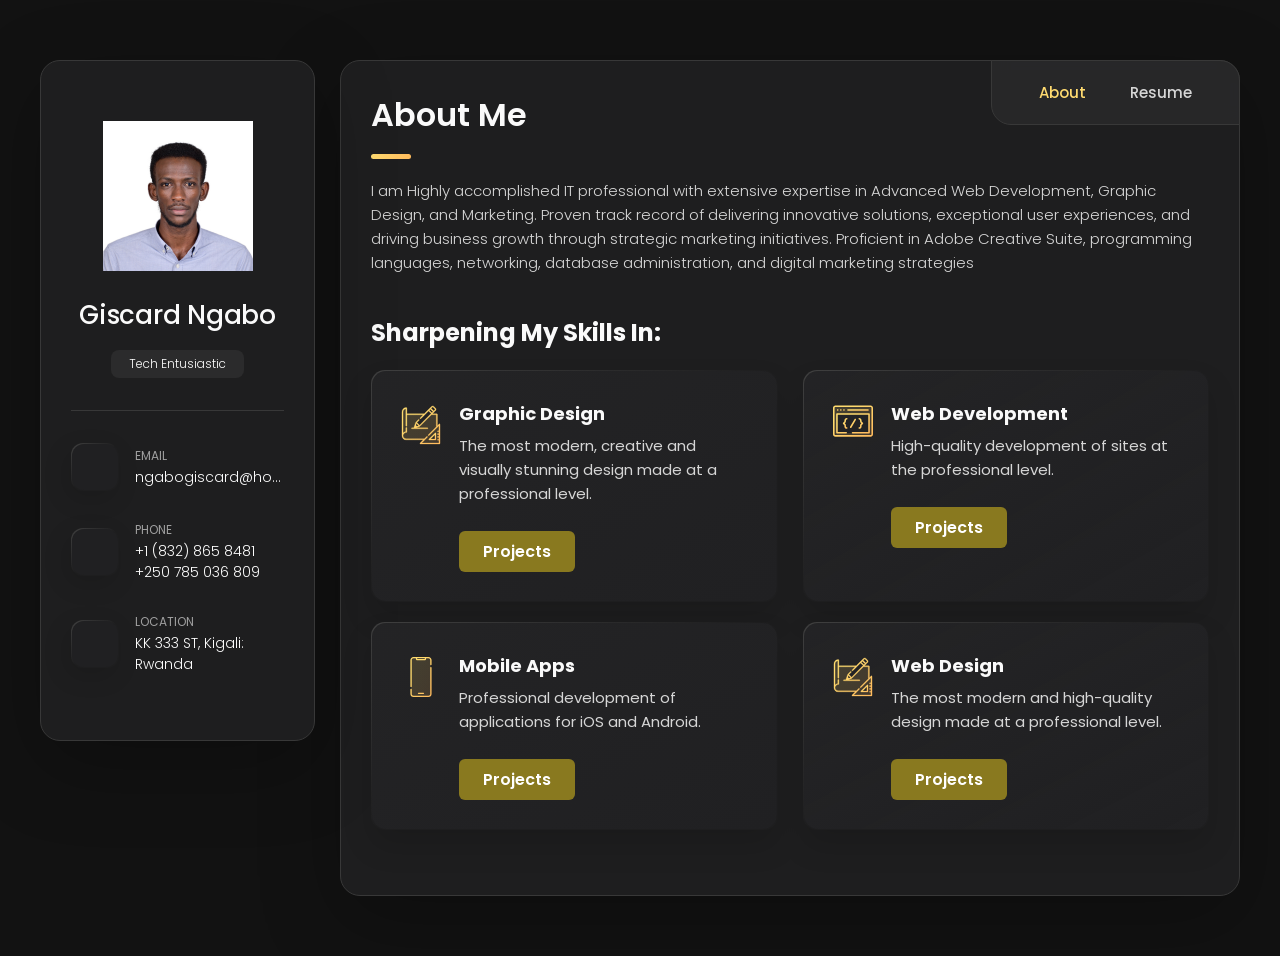
==== commit 5afb1bf7: "implemented button features" ====
--- a/Giscard/index.html
+++ b/Giscard/index.html
@@ -230,8 +230,12 @@
 
                                 <p class="service-item-text">
                                     The most modern, creative and visually stunning design made at a professional level.
-                                </p>
-                            </div>
+                                </p> <br>
+                           <a href="https://linktr.ee/Giscard_250" target="_blank" rel="noopener noreferrer">
+
+                                <button class="project-btn">Projects</button>
+                                </a>
+                            </div>  
 
                         </li>
 
@@ -248,7 +252,10 @@
 
                                 <p class="service-item-text">
                                     High-quality development of sites at the professional level.
-                                </p>
+                                </p> <br>
+                                 <a href="https://linktr.ee/Giscard250" target="_blank" rel="noopener noreferrer">
+                                 <button class="project-btn">Projects</button>
+                                 </a>
                             </div>
 
                         </li>
@@ -267,7 +274,11 @@
 
                                 <p class="service-item-text">
                                     Professional development of applications for iOS and Android.
-                                </p>
+                                </p> <br>
+                                 <a href="https://apps.apple.com/us/app/ziramba/id6740089219" target="_blank"
+                                    rel="noopener noreferrer">
+                                 <button class="project-btn">Projects</button>
+                                 </a>
                             </div>
 
                         </li>
@@ -283,7 +294,8 @@
 
                                 <p class="service-item-text">
                                     The most modern and high-quality design made at a professional level.
-                                </p>
+                                </p> <br>
+                                 <button class="project-btn">Projects</button>
                             </div>
 
                         </li>
@@ -882,7 +894,7 @@
 
                         <li class="timeline-item">
 
-                            <h4 class="h4 timeline-item-title">UOK Head of Department
+                            <h4 class="h4 timeline-item-title">UOK Head of Depargttment
                             </h4>
 
                             <p class="timeline-text">
--- a/Giscard/assets/css/style.css
+++ b/Giscard/assets/css/style.css
@@ -1,14 +1,3 @@
-/*-----------------------------------*\
-  #style.css
-\*-----------------------------------*/
-
-/**
- * copyright 2022 @codewithsadee
- */
-
-/*-----------------------------------*\
-  #CUSTOM PROPERTY
-\*-----------------------------------*/
 
 :root {
     /**
@@ -68,9 +57,8 @@
     --transition-2: 0.5s ease-in-out;
 }
 
-/*-----------------------------------*\
-  #RESET
-\*-----------------------------------*/
+  /* #RESET */
+
 
 *,
 *::before,
@@ -130,9 +118,8 @@
     background: var(--smoky-black);
 }
 
-/*-----------------------------------*\
-  #REUSED STYLE
-\*-----------------------------------*/
+  /* #REUSED STYLE */
+
 
 .sidebar,
 article {
@@ -281,7 +268,7 @@
 
 /*-----------------------------------*\
   #MAIN
-\*-----------------------------------*/
+
 
 main {
     margin: 15px 12px;
@@ -1846,4 +1833,27 @@
     .timeline-text {
         max-width: 700px;
     }
+    
+    /* Project button */
+}
+.project-btn {
+    background-color: #89791f;
+    color: white;
+    padding: 8px 24px;
+    border: none;
+    border-radius: 6px;
+    font-size: 16px;
+    font-weight: 600;
+    cursor: pointer;
+    transition: all
+
+
+}
+
+.project-btn:hover {
+    transform: translateY();
+}
+.button-container {
+    text-align: center;
+    margin-top: 1000px;
 }
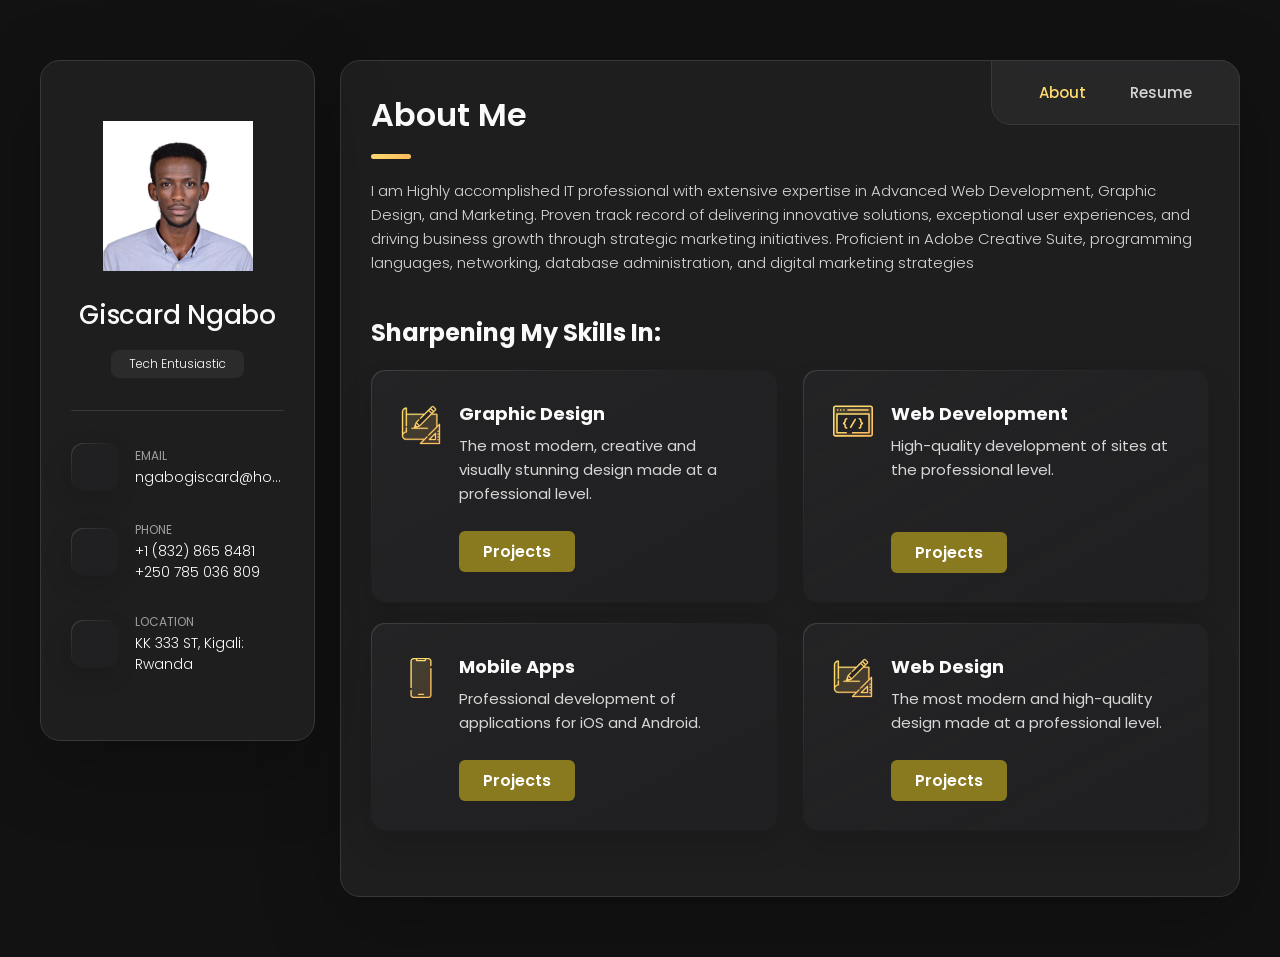
==== commit 0786e31d: "customize features" ====
--- a/Giscard/index.html
+++ b/Giscard/index.html
@@ -219,10 +219,10 @@
                         <li class="service-item">
 
                             <div class="service-icon-box">
-                                <a href="https://linktr.ee/Giscard_250" target="_blank" rel="noopener noreferrer">
+                            
                                     <img src="./assets/images/icon-design.svg
                 " alt="design icon" width="40">
-                                </a>
+                                
                             </div>
 
                             <div class="service-content-box">
@@ -242,9 +242,9 @@
                         <li class="service-item">
 
                             <div class="service-icon-box">
-                                <a href="https://linktr.ee/Giscard250" target="_blank" rel="noopener noreferrer">
+                                 
                                     <img src="./assets/images/icon-dev.svg" alt="Web development icon" width="40">
-                                </a>
+                                
                             </div>
 
                             <div class="service-content-box">
@@ -252,7 +252,7 @@
 
                                 <p class="service-item-text">
                                     High-quality development of sites at the professional level.
-                                </p> <br>
+                                </p> <br> <br>
                                  <a href="https://linktr.ee/Giscard250" target="_blank" rel="noopener noreferrer">
                                  <button class="project-btn">Projects</button>
                                  </a>
@@ -263,10 +263,9 @@
                         <li class="service-item">
 
                             <div class="service-icon-box">
-                                <a href="https://apps.apple.com/us/app/ziramba/id6740089219" target="_blank"
-                                    rel="noopener noreferrer">
+                               
                                     <img src="./assets/images/icon-app.svg" alt="mobile app icon" width="40">
-                                </a>
+                            
                             </div>
 
                             <div class="service-content-box">
